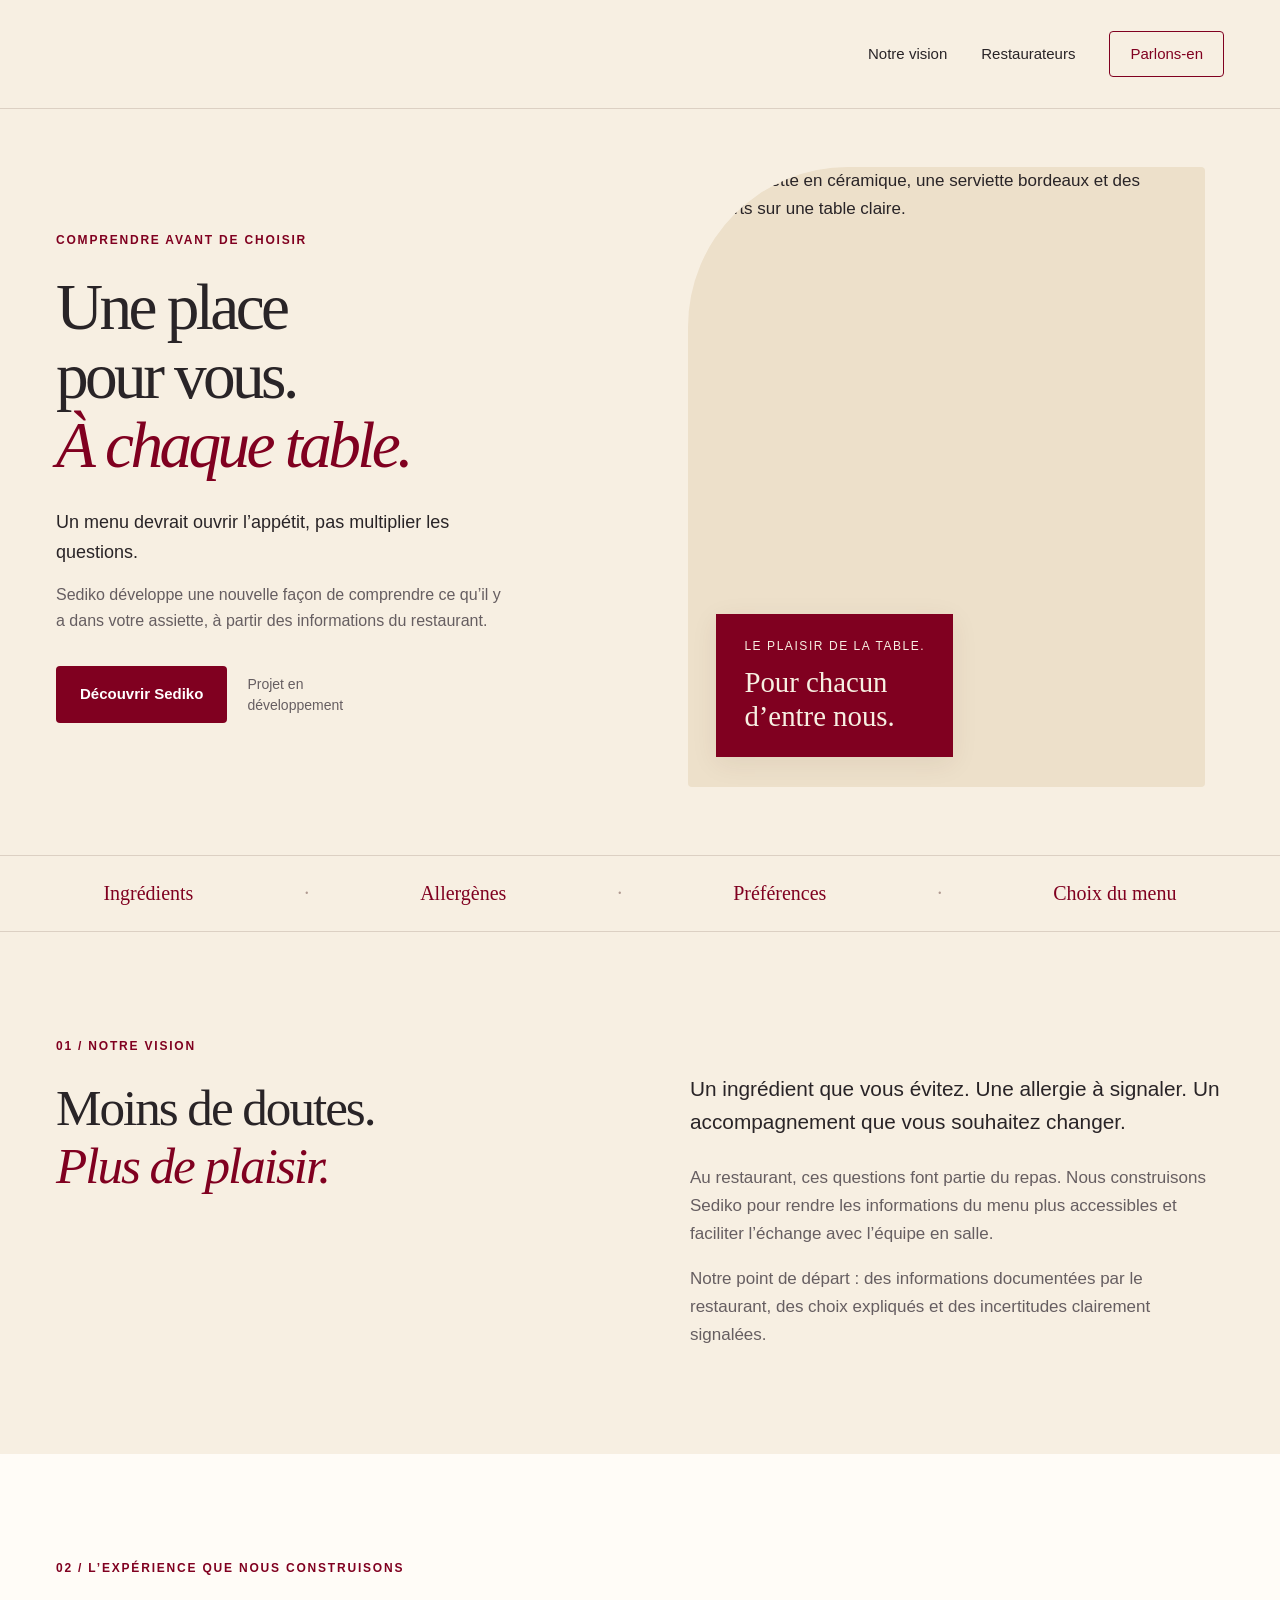
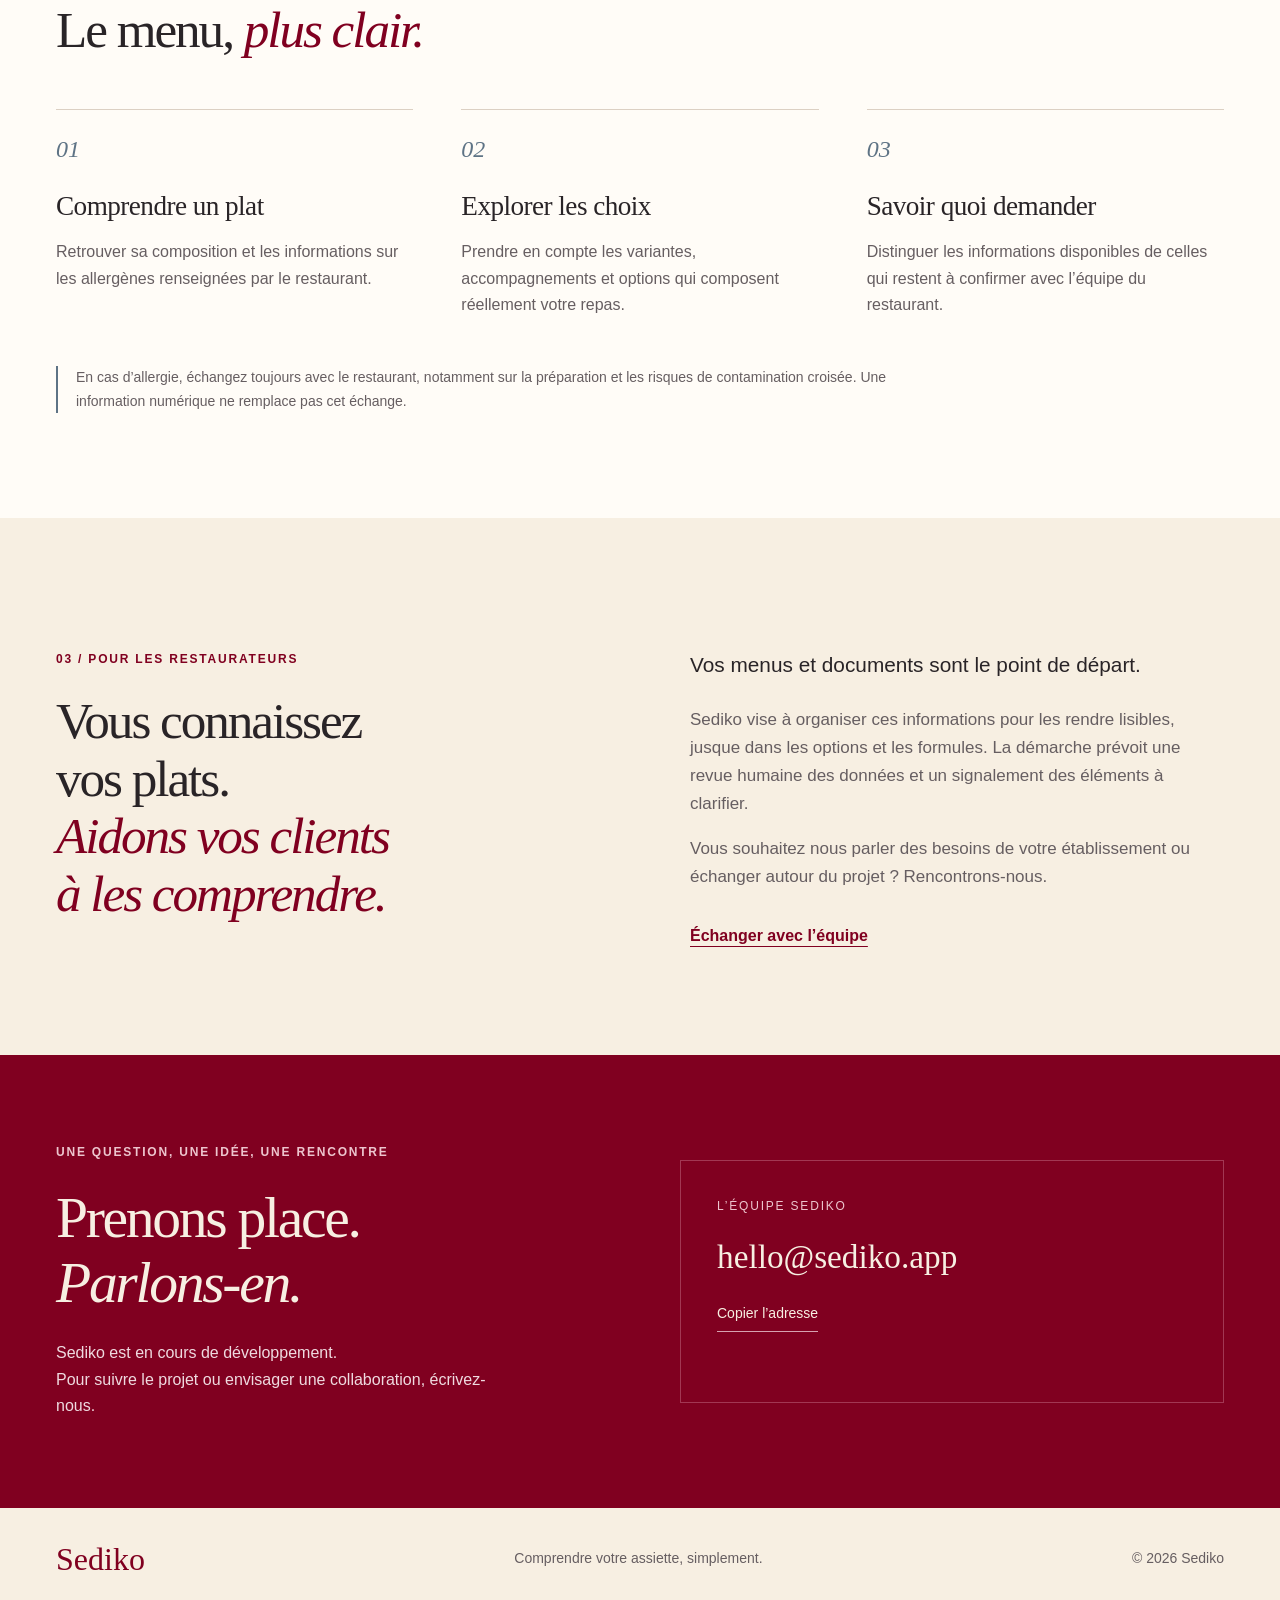
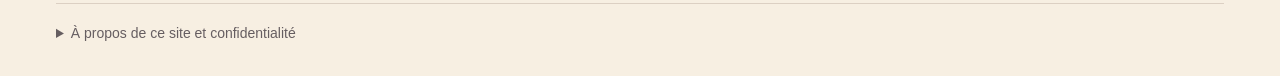
==== index.html @ 2aa6b9f7 "Ajouter le site vitrine Sediko en français" ====
<!doctype html>
<html lang="fr">
<head>
  <meta charset="utf-8">
  <meta name="viewport" content="width=device-width, initial-scale=1">
  <meta name="theme-color" content="#800020">
  <title>Sediko — Comprendre votre assiette, simplement.</title>
  <meta name="description" content="Sediko développe une nouvelle façon de comprendre les menus, les ingrédients et les informations sur les allergènes. Une place pour vous, à chaque table.">
  <link rel="canonical" href="https://sediko.app/">
  <meta property="og:type" content="website">
  <meta property="og:locale" content="fr_FR">
  <meta property="og:site_name" content="Sediko">
  <meta property="og:title" content="Sediko — Comprendre votre assiette, simplement.">
  <meta property="og:description" content="Un projet pour rendre l’information alimentaire plus claire et retrouver le plaisir de choisir au restaurant.">
  <meta property="og:url" content="https://sediko.app/">
  <link rel="icon" type="image/png" href="assets/sediko-symbole.png">
  <link rel="stylesheet" href="styles.css">
  <script src="script.js" defer></script>
</head>
<body>
  <a class="skip-link" href="#contenu">Aller au contenu</a>
  <header class="site-header">
    <div class="container header-inner">
      <a class="brand" href="#accueil" aria-label="Sediko, accueil"><img src="assets/sediko-logo.png" width="3148" height="1551" alt="Sediko"></a>
      <nav aria-label="Navigation principale">
        <a href="#vision">Notre vision</a>
        <a href="#restaurants">Restaurateurs</a>
        <a class="nav-contact" href="#contact">Parlons-en</a>
      </nav>
    </div>
  </header>

  <main id="contenu">
    <section class="hero container" id="accueil" aria-labelledby="hero-title">
      <div class="hero-copy">
        <p class="eyebrow">COMPRENDRE AVANT DE CHOISIR</p>
        <h1 id="hero-title">Une place<br>pour vous.<br><em>À chaque table.</em></h1>
        <p class="hero-description">Un menu devrait ouvrir l’appétit, pas multiplier les questions.</p>
        <p class="hero-description secondary">Sediko développe une nouvelle façon de comprendre ce qu’il y a dans votre assiette, à partir des informations du restaurant.</p>
        <div class="hero-actions">
          <a class="button button-primary" href="#vision">Découvrir Sediko</a>
          <span class="development-label">Projet en développement</span>
        </div>
      </div>
      <figure class="hero-visual">
        <img src="assets/assiette.png" width="1122" height="1402" fetchpriority="high" alt="Une assiette en céramique, une serviette bordeaux et des couverts sur une table claire.">
        <figcaption><span>LE PLAISIR DE LA TABLE.</span><strong>Pour chacun<br>d’entre nous.</strong></figcaption>
      </figure>
    </section>

    <div class="topics-strip" aria-label="Les informations au cœur du projet">
      <div class="container topics-inner"><span>Ingrédients</span><span aria-hidden="true">·</span><span>Allergènes</span><span aria-hidden="true">·</span><span>Préférences</span><span aria-hidden="true">·</span><span>Choix du menu</span></div>
    </div>

    <section class="section container vision" id="vision" aria-labelledby="vision-title">
      <div class="section-heading">
        <p class="eyebrow">01 / NOTRE VISION</p>
        <h2 id="vision-title">Moins de doutes.<br><em>Plus de plaisir.</em></h2>
      </div>
      <div class="vision-copy">
        <p class="lead">Un ingrédient que vous évitez. Une allergie à signaler. Un accompagnement que vous souhaitez changer.</p>
        <p>Au restaurant, ces questions font partie du repas. Nous construisons Sediko pour rendre les informations du menu plus accessibles et faciliter l’échange avec l’équipe en salle.</p>
        <p>Notre point de départ : des informations documentées par le restaurant, des choix expliqués et des incertitudes clairement signalées.</p>
      </div>
    </section>

    <section class="experience section" id="experience" aria-labelledby="experience-title">
      <div class="container">
        <div class="experience-heading"><p class="eyebrow">02 / L’EXPÉRIENCE QUE NOUS CONSTRUISONS</p><h2 id="experience-title">Le menu, <em>plus clair.</em></h2></div>
        <div class="steps">
          <article class="step"><span class="step-number">01</span><h3>Comprendre un plat</h3><p>Retrouver sa composition et les informations sur les allergènes renseignées par le restaurant.</p></article>
          <article class="step"><span class="step-number">02</span><h3>Explorer les choix</h3><p>Prendre en compte les variantes, accompagnements et options qui composent réellement votre repas.</p></article>
          <article class="step"><span class="step-number">03</span><h3>Savoir quoi demander</h3><p>Distinguer les informations disponibles de celles qui restent à confirmer avec l’équipe du restaurant.</p></article>
        </div>
        <p class="care-note">En cas d’allergie, échangez toujours avec le restaurant, notamment sur la préparation et les risques de contamination croisée. Une information numérique ne remplace pas cet échange.</p>
      </div>
    </section>

    <section class="section container restaurant-section" id="restaurants" aria-labelledby="restaurants-title">
      <div><p class="eyebrow">03 / POUR LES RESTAURATEURS</p><h2 id="restaurants-title">Vous connaissez<br>vos plats.<br><em>Aidons vos clients<br>à les comprendre.</em></h2></div>
      <div class="restaurant-copy"><p class="lead">Vos menus et documents sont le point de départ.</p><p>Sediko vise à organiser ces informations pour les rendre lisibles, jusque dans les options et les formules. La démarche prévoit une revue humaine des données et un signalement des éléments à clarifier.</p><p>Vous souhaitez nous parler des besoins de votre établissement ou échanger autour du projet ? Rencontrons-nous.</p><a class="text-link" href="mailto:hello@sediko.app?subject=Sediko%20%E2%80%94%20%C3%89change%20restaurateur">Échanger avec l’équipe</a></div>
    </section>

    <section class="contact-section" id="contact" aria-labelledby="contact-title">
      <div class="container contact-inner">
        <div><p class="eyebrow">UNE QUESTION, UNE IDÉE, UNE RENCONTRE</p><h2 id="contact-title">Prenons place.<br><em>Parlons-en.</em></h2><p>Sediko est en cours de développement.<br>Pour suivre le projet ou envisager une collaboration, écrivez-nous.</p></div>
        <div class="contact-card"><span class="contact-label">L’ÉQUIPE SEDIKO</span><a class="email-address" href="mailto:hello@sediko.app">hello@sediko.app</a><button class="copy-button" type="button" data-copy-email hidden>Copier l’adresse</button><p class="copy-status" role="status" aria-live="polite"></p></div>
      </div>
    </section>
  </main>

  <footer class="site-footer">
    <div class="container footer-top"><span class="footer-wordmark">Sediko</span><span>Comprendre votre assiette, simplement.</span><span>© 2026 Sediko</span></div>
    <div class="container"><details class="privacy"><summary>À propos de ce site et confidentialité</summary><div><p>Ce site présente le projet Sediko, actuellement en développement. Il ne propose pas encore l’accès à l’application.</p><p>Cette page n’utilise aucun outil de mesure d’audience, cookie publicitaire ni formulaire de collecte. Pour nous contacter, les liens ouvrent votre messagerie ; votre message est alors transmis à hello@sediko.app. N’y indiquez pas de données de santé.</p><p>L’hébergement peut générer des journaux techniques nécessaires au fonctionnement et à la sécurité du site. Pour toute question concernant ce site ou vos échanges avec nous : <a href="mailto:hello@sediko.app">hello@sediko.app</a>.</p></div></details></div>
  </footer>
</body>
</html>
---- styles.css ----
:root{--wine:#800020;--wine-dark:#65021e;--cream:#f7efe2;--paper:#fffcf7;--slate:#5e7385;--ink:#292427;--muted:#665e61;--line:#dcd0c3;--serif:Georgia,'Times New Roman',serif;--sans:-apple-system,BlinkMacSystemFont,'Segoe UI',sans-serif}
*{box-sizing:border-box}html{scroll-behavior:smooth;scroll-padding-top:100px}body{margin:0;background:var(--cream);color:var(--ink);font-family:var(--sans);font-size:1.0625rem;line-height:1.65;-webkit-font-smoothing:antialiased}img{max-width:100%;display:block}a{color:inherit;text-underline-offset:.3em}button{font:inherit}a,button,summary{-webkit-tap-highlight-color:transparent}a:focus-visible,button:focus-visible,summary:focus-visible{outline:3px solid var(--slate);outline-offset:5px}.container{width:min(1240px,calc(100% - 112px));margin-inline:auto}.skip-link{position:fixed;left:16px;top:-100px;z-index:10;background:var(--paper);padding:12px 20px}.skip-link:focus{top:16px}.site-header{border-bottom:1px solid var(--line)}.header-inner{min-height:108px;display:flex;align-items:center;justify-content:space-between;gap:24px}.brand{position:relative;display:block;width:183px;height:68px;overflow:hidden;flex-shrink:0}.brand img{position:absolute;width:380px;max-width:none;height:auto;left:-101px;top:-63px}.site-header nav{display:flex;gap:34px;align-items:center}.site-header nav a{text-decoration:none;font-size:.9375rem}.site-header nav a:hover{color:var(--wine)}.nav-contact{border:1px solid var(--wine);border-radius:4px;padding:10px 20px;color:var(--wine)}.hero{display:grid;grid-template-columns:1.05fr 1fr;gap:70px;padding-block:58px 68px;align-items:center}.eyebrow{font-size:.75rem;letter-spacing:.15em;font-weight:650;margin:0 0 24px;color:var(--wine);line-height:1.5}.hero h1{font-family:var(--serif);font-size:clamp(3.2rem,5.1vw,4.9rem);font-weight:400;line-height:1.06;letter-spacing:-.055em;margin:0 0 28px}.hero h1 em,h2 em{font-weight:400;color:var(--wine)}.hero-description{font-size:1.125rem;line-height:1.65;max-width:450px;margin:0 0 14px}.hero-description.secondary{font-size:1rem;color:var(--muted)}.hero-actions{display:flex;flex-wrap:wrap;align-items:center;gap:20px;margin-top:32px}.button{display:inline-block;padding:15px 23px;border:1px solid transparent;border-radius:4px;font-size:.9375rem;font-weight:600;text-decoration:none;transition:background .2s,transform .2s}.button-primary{background:var(--wine);color:white}.button-primary:hover{background:var(--wine-dark);transform:translateY(-2px)}.development-label{font-size:.875rem;color:var(--muted);max-width:120px;line-height:1.5}.hero-visual{position:relative;margin:0;aspect-ratio:4/4.8;max-height:620px;overflow:hidden;border-radius:160px 4px 4px 4px;background:#ede0ca}.hero-visual>img{width:100%;height:100%;object-fit:cover}.hero-visual figcaption{position:absolute;bottom:30px;left:28px;background:var(--wine);color:var(--cream);padding:23px 28px;box-shadow:0 6px 25px #48231514}.hero-visual figcaption span{display:block;letter-spacing:.13em;font-size:.75rem;margin-bottom:8px}.hero-visual figcaption strong{display:block;font-weight:400;font-family:var(--serif);font-size:1.8rem;line-height:1.2}.topics-strip{border-top:1px solid var(--line);border-bottom:1px solid var(--line)}.topics-inner{display:flex;align-items:center;justify-content:space-around;padding-block:21px;gap:16px;color:var(--wine);font-family:var(--serif);font-size:1.25rem}.topics-inner span[aria-hidden]{color:#b09a91}.section{padding-block:105px}h2{font-family:var(--serif);font-size:clamp(2.5rem,4vw,3.7rem);line-height:1.13;font-weight:400;letter-spacing:-.04em;margin:0}p{margin-top:0}.vision{display:grid;grid-template-columns:1fr 1fr;gap:100px}.vision-copy{padding-top:35px}.vision-copy p:not(.lead),.restaurant-copy p:not(.lead){color:var(--muted)}.lead{font-size:1.3rem;line-height:1.6;margin-bottom:25px}.vision-copy p:last-child,.restaurant-copy p:last-of-type{margin-bottom:0}.experience{background:var(--paper)}.experience-heading{max-width:690px}.steps{display:grid;grid-template-columns:repeat(3,1fr);gap:48px;margin-top:50px}.step{border-top:1px solid var(--line);padding-top:20px}.step-number{color:var(--slate);font-family:var(--serif);font-style:italic;font-size:1.5rem}.step h3{font-family:var(--serif);font-weight:400;letter-spacing:-.02em;font-size:1.7rem;line-height:1.25;margin:20px 0 16px}.step p{color:var(--muted);font-size:1rem;margin-bottom:0}.care-note{font-size:.875rem;line-height:1.65;color:var(--muted);border-left:2px solid var(--slate);padding-left:18px;max-width:860px;margin:48px 0 0}.restaurant-section{display:grid;grid-template-columns:1fr 1fr;gap:100px;align-items:center}.restaurant-copy{padding-top:25px}.text-link{display:inline-block;margin-top:32px;color:var(--wine);font-weight:600;font-size:1rem}.text-link:hover{text-decoration-thickness:2px}.contact-section{background:var(--wine);color:var(--cream);padding-block:88px}.contact-inner{display:grid;grid-template-columns:1fr 1fr;align-items:center;gap:80px}.contact-inner .eyebrow{color:#edc5ce}.contact-inner h2 em{color:var(--cream)}.contact-inner h2{font-size:clamp(2.8rem,4.5vw,4.2rem);margin-bottom:25px}.contact-inner p:not(.eyebrow){color:#efdae0;font-size:1rem;max-width:430px;margin-bottom:0}.contact-card{border:1px solid #cf83996b;padding:36px;align-self:center}.contact-label{font-size:.75rem;letter-spacing:.15em;color:#edc5ce;display:block}.email-address{display:inline-block;font-family:var(--serif);font-size:clamp(1.45rem,2.6vw,2.15rem);line-height:1.5;text-decoration:none;margin:15px 0 14px;overflow-wrap:anywhere}.email-address:hover{text-decoration:underline}.copy-button{display:block;background:transparent;border:0;border-bottom:1px solid #d6a2b0;padding:6px 0;cursor:pointer;color:var(--cream);font-size:.875rem}.copy-button:hover{color:white}.contact-card .copy-status{font-size:.875rem;min-height:1.5em;margin-top:10px}.site-footer{padding:32px 0 24px}.footer-top{display:flex;justify-content:space-between;align-items:center;gap:20px;padding-bottom:25px}.footer-wordmark{font-family:var(--serif);font-size:2rem;line-height:1.2;color:var(--wine)}.footer-top>span:not(.footer-wordmark){font-size:.875rem;color:var(--muted)}.privacy{border-top:1px solid var(--line);font-size:.875rem;color:var(--muted);padding-top:18px}.privacy summary{cursor:pointer;width:fit-content;min-height:30px}.privacy>div{max-width:860px;padding-top:18px}.privacy p{margin:0 0 12px}[hidden]{display:none!important}
@media(min-width:1600px){.hero{gap:95px}.hero h1{font-size:5.2rem}}
@media(max-width:1000px){.container{width:calc(100% - 64px)}.hero{gap:35px}.hero h1{font-size:3.7rem}.hero-visual{aspect-ratio:3/4.5;border-top-left-radius:120px}.vision,.restaurant-section{gap:50px}.steps{gap:28px}.contact-inner{gap:36px}.contact-card{padding:25px}.contact-inner .eyebrow{max-width:290px}}
@media(max-width:720px){html{scroll-padding-top:20px}.container{width:calc(100% - 40px)}.header-inner{min-height:92px;flex-wrap:wrap;gap:4px;padding-block:12px}.brand{width:142px;height:55px}.brand img{width:304px;left:-81px;top:-50px}.site-header nav{gap:18px}.site-header nav a{font-size:.875rem}.site-header nav a:first-child{display:none}.nav-contact{padding:8px 12px}.hero{grid-template-columns:1fr;padding-block:36px 40px;gap:34px}.eyebrow{font-size:.75rem;letter-spacing:.12em;margin-bottom:22px}.hero h1{font-size:clamp(3.15rem,10vw,4.8rem);line-height:1.05;margin-bottom:24px}.hero-description{max-width:540px}.hero-actions{margin-top:25px}.hero-visual{aspect-ratio:1.16;max-height:420px;border-top-left-radius:100px}.hero-visual>img{object-position:50% 54%}.hero-visual figcaption{bottom:20px;left:20px;padding:18px 22px}.hero-visual figcaption strong{font-size:1.6rem}.topics-inner{font-size:1.0625rem;gap:10px;flex-wrap:wrap;padding-block:18px}.topics-inner span:last-child,.topics-inner span:nth-last-child(2){display:none}.section{padding-block:66px}.vision,.restaurant-section,.contact-inner{grid-template-columns:1fr;gap:28px}.vision-copy,.restaurant-copy{padding-top:0}.lead{font-size:1.18rem;margin-bottom:18px}.steps{grid-template-columns:1fr;gap:28px;margin-top:36px}.step{display:grid;grid-template-columns:38px 1fr;column-gap:15px;padding-top:18px}.step-number{grid-row:1/3;font-size:1.3rem}.step h3{margin:2px 0 10px;font-size:1.6rem}.step p{grid-column:2}.care-note{margin-top:35px}.restaurant-section h2 br:nth-of-type(2){display:none}.contact-section{padding-block:65px}.contact-inner{gap:32px}.contact-inner h2{font-size:3.2rem}.contact-card{padding:26px}.email-address{font-size:1.85rem}.footer-top{flex-wrap:wrap;column-gap:25px;row-gap:12px}.footer-top>span:nth-child(2){order:3;flex-basis:100%}.site-footer{padding-top:28px}}
@media(max-width:360px){.site-header nav{gap:10px}.site-header nav a{font-size:.8rem}.hero h1{font-size:2.9rem}.email-address{font-size:1.65rem}}
@media(prefers-reduced-motion:reduce){html{scroll-behavior:auto}.button{transition:none}.button-primary:hover{transform:none}}
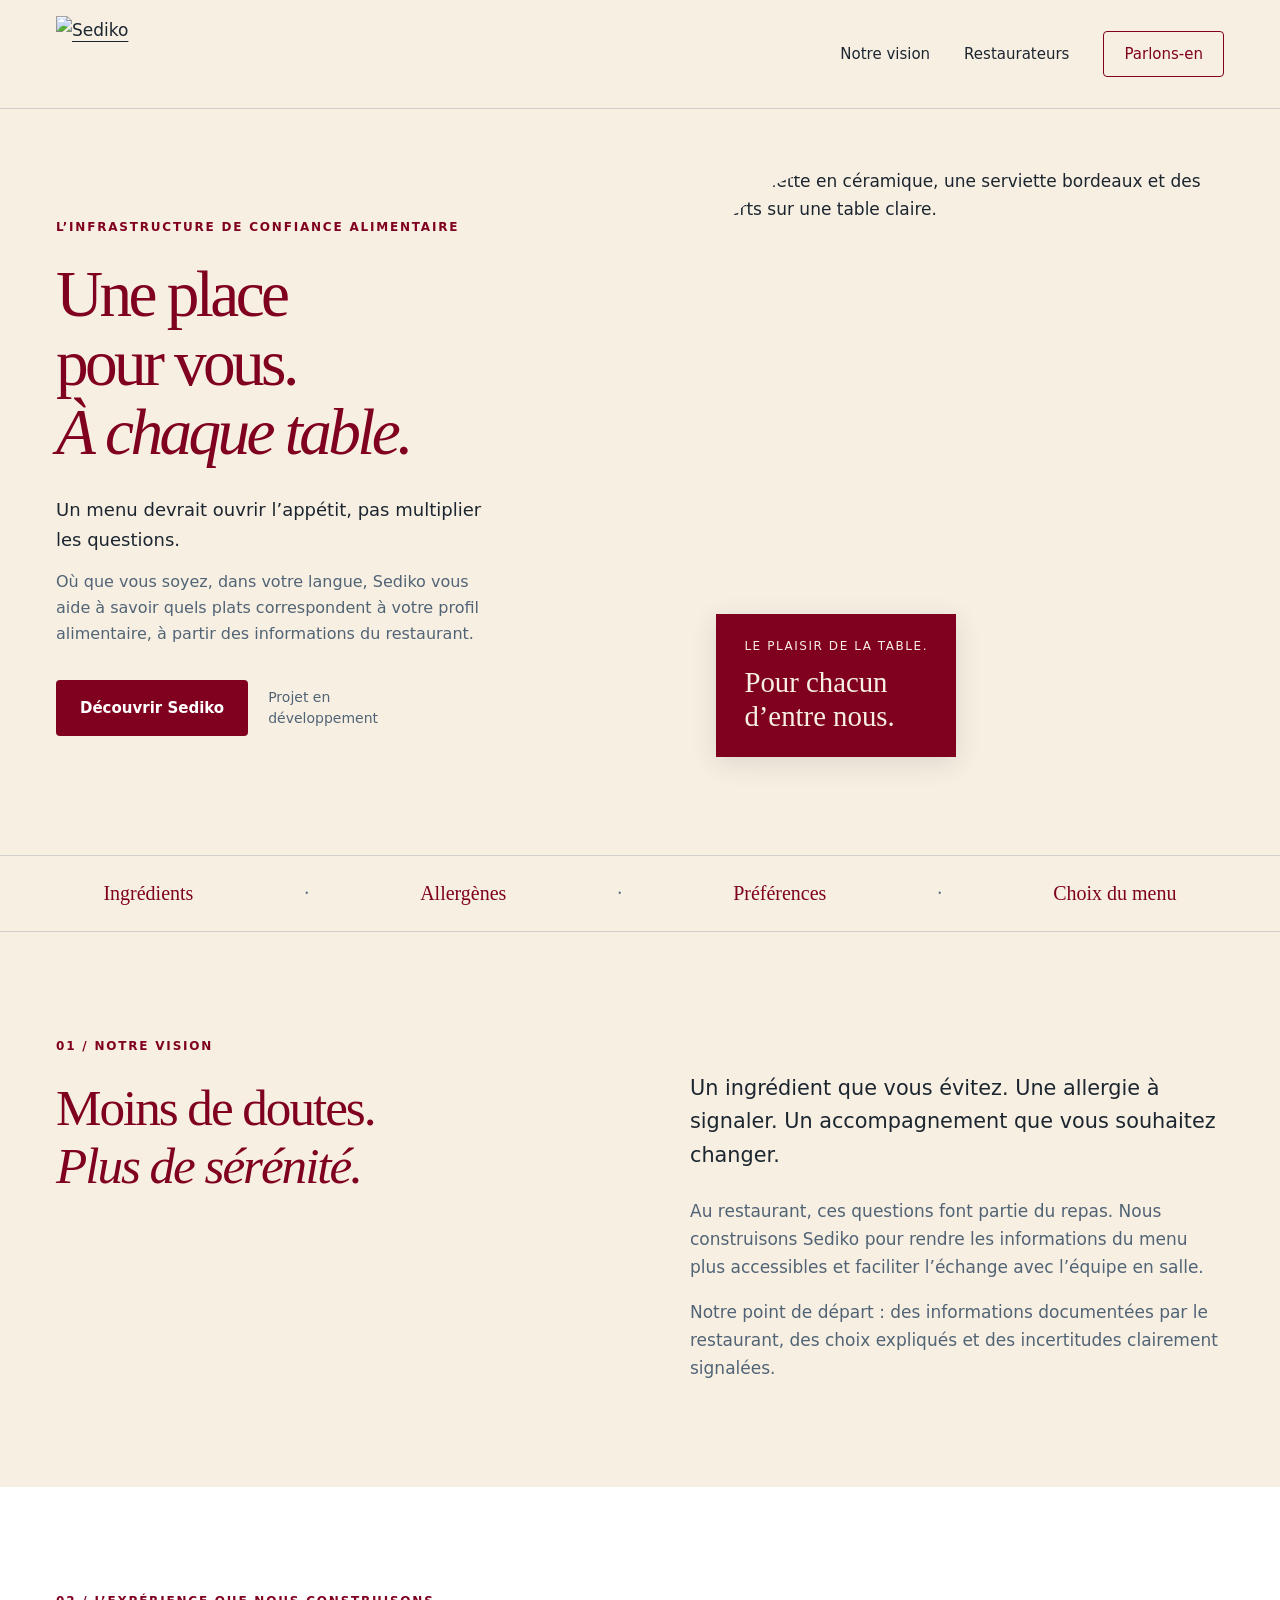
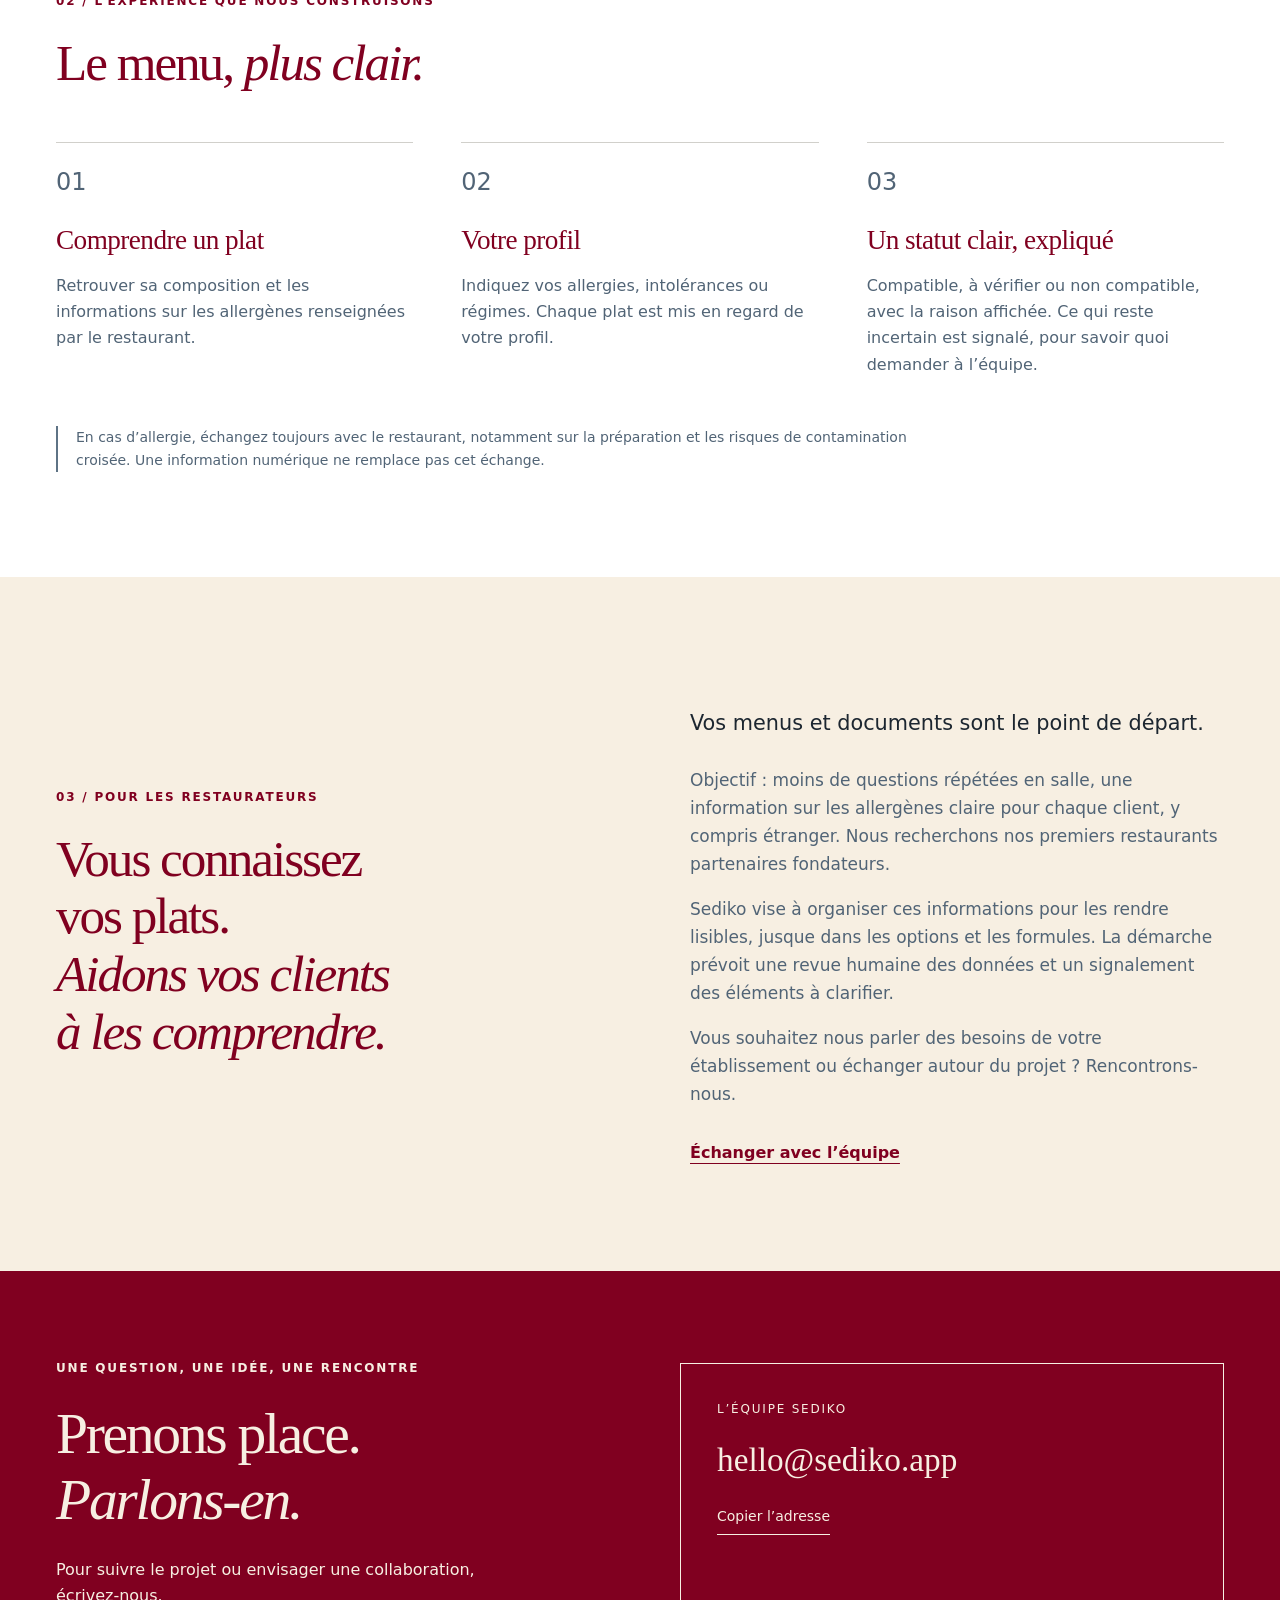
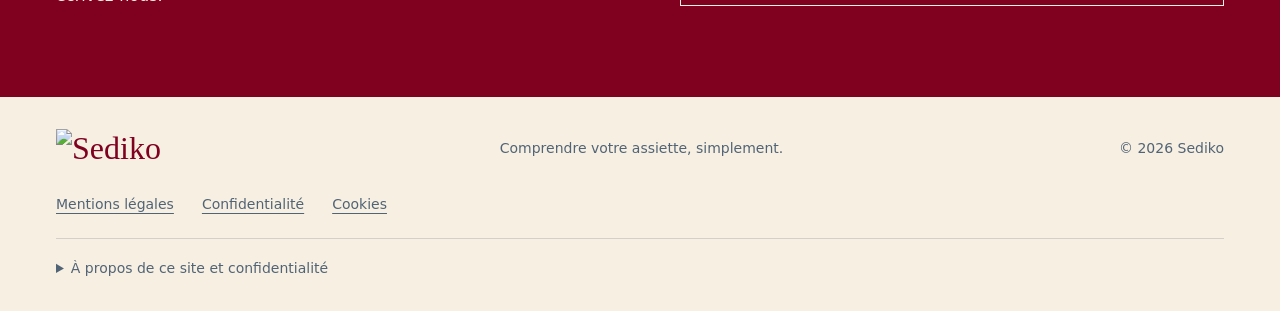
==== commit 6132d150: "Actualiser la vitrine et ajouter les pages légales" ====
--- a/index.html
+++ b/index.html
@@ -3,7 +3,6 @@
 <head>
   <meta charset="utf-8">
   <meta name="viewport" content="width=device-width, initial-scale=1">
-  <meta name="theme-color" content="#800020">
   <title>Sediko — Comprendre votre assiette, simplement.</title>
   <meta name="description" content="Sediko développe une nouvelle façon de comprendre les menus, les ingrédients et les informations sur les allergènes. Une place pour vous, à chaque table.">
   <link rel="canonical" href="https://sediko.app/">
@@ -11,9 +10,10 @@
   <meta property="og:locale" content="fr_FR">
   <meta property="og:site_name" content="Sediko">
   <meta property="og:title" content="Sediko — Comprendre votre assiette, simplement.">
-  <meta property="og:description" content="Un projet pour rendre l’information alimentaire plus claire et retrouver le plaisir de choisir au restaurant.">
+  <meta property="og:description" content="Où que vous soyez, dans votre langue, comprendre les plats à partir des informations du restaurant.">
   <meta property="og:url" content="https://sediko.app/">
-  <link rel="icon" type="image/png" href="assets/sediko-symbole.png">
+  <link rel="icon" type="image/svg+xml" href="assets/sediko-symbole.svg">
+  <link rel="stylesheet" href="sediko-tokens.css">
   <link rel="stylesheet" href="styles.css">
   <script src="script.js" defer></script>
 </head>
@@ -21,7 +21,7 @@
   <a class="skip-link" href="#contenu">Aller au contenu</a>
   <header class="site-header">
     <div class="container header-inner">
-      <a class="brand" href="#accueil" aria-label="Sediko, accueil"><img src="assets/sediko-logo.png" width="3148" height="1551" alt="Sediko"></a>
+      <a class="brand" href="#accueil" aria-label="Sediko, accueil"><img src="assets/sediko-logo-horizontal.svg" width="1343" height="533" alt="Sediko"></a>
       <nav aria-label="Navigation principale">
         <a href="#vision">Notre vision</a>
         <a href="#restaurants">Restaurateurs</a>
@@ -33,17 +33,17 @@
   <main id="contenu">
     <section class="hero container" id="accueil" aria-labelledby="hero-title">
       <div class="hero-copy">
-        <p class="eyebrow">COMPRENDRE AVANT DE CHOISIR</p>
+        <p class="eyebrow">L’INFRASTRUCTURE DE CONFIANCE ALIMENTAIRE</p>
         <h1 id="hero-title">Une place<br>pour vous.<br><em>À chaque table.</em></h1>
         <p class="hero-description">Un menu devrait ouvrir l’appétit, pas multiplier les questions.</p>
-        <p class="hero-description secondary">Sediko développe une nouvelle façon de comprendre ce qu’il y a dans votre assiette, à partir des informations du restaurant.</p>
+        <p class="hero-description secondary">Où que vous soyez, dans votre langue, Sediko vous aide à savoir quels plats correspondent à votre profil alimentaire, à partir des informations du restaurant.</p>
         <div class="hero-actions">
           <a class="button button-primary" href="#vision">Découvrir Sediko</a>
           <span class="development-label">Projet en développement</span>
         </div>
       </div>
       <figure class="hero-visual">
-        <img src="assets/assiette.png" width="1122" height="1402" fetchpriority="high" alt="Une assiette en céramique, une serviette bordeaux et des couverts sur une table claire.">
+        <img src="assets/assiette.webp" width="1122" height="1402" fetchpriority="high" alt="Une assiette en céramique, une serviette bordeaux et des couverts sur une table claire.">
         <figcaption><span>LE PLAISIR DE LA TABLE.</span><strong>Pour chacun<br>d’entre nous.</strong></figcaption>
       </figure>
     </section>
@@ -55,7 +55,7 @@
     <section class="section container vision" id="vision" aria-labelledby="vision-title">
       <div class="section-heading">
         <p class="eyebrow">01 / NOTRE VISION</p>
-        <h2 id="vision-title">Moins de doutes.<br><em>Plus de plaisir.</em></h2>
+        <h2 id="vision-title">Moins de doutes.<br><em>Plus de sérénité.</em></h2>
       </div>
       <div class="vision-copy">
         <p class="lead">Un ingrédient que vous évitez. Une allergie à signaler. Un accompagnement que vous souhaitez changer.</p>
@@ -69,8 +69,8 @@
         <div class="experience-heading"><p class="eyebrow">02 / L’EXPÉRIENCE QUE NOUS CONSTRUISONS</p><h2 id="experience-title">Le menu, <em>plus clair.</em></h2></div>
         <div class="steps">
           <article class="step"><span class="step-number">01</span><h3>Comprendre un plat</h3><p>Retrouver sa composition et les informations sur les allergènes renseignées par le restaurant.</p></article>
-          <article class="step"><span class="step-number">02</span><h3>Explorer les choix</h3><p>Prendre en compte les variantes, accompagnements et options qui composent réellement votre repas.</p></article>
-          <article class="step"><span class="step-number">03</span><h3>Savoir quoi demander</h3><p>Distinguer les informations disponibles de celles qui restent à confirmer avec l’équipe du restaurant.</p></article>
+          <article class="step"><span class="step-number">02</span><h3>Votre profil</h3><p>Indiquez vos allergies, intolérances ou régimes. Chaque plat est mis en regard de votre profil.</p></article>
+          <article class="step"><span class="step-number">03</span><h3>Un statut clair, expliqué</h3><p>Compatible, à vérifier ou non compatible, avec la raison affichée. Ce qui reste incertain est signalé, pour savoir quoi demander à l’équipe.</p></article>
         </div>
         <p class="care-note">En cas d’allergie, échangez toujours avec le restaurant, notamment sur la préparation et les risques de contamination croisée. Une information numérique ne remplace pas cet échange.</p>
       </div>
@@ -78,19 +78,20 @@
 
     <section class="section container restaurant-section" id="restaurants" aria-labelledby="restaurants-title">
       <div><p class="eyebrow">03 / POUR LES RESTAURATEURS</p><h2 id="restaurants-title">Vous connaissez<br>vos plats.<br><em>Aidons vos clients<br>à les comprendre.</em></h2></div>
-      <div class="restaurant-copy"><p class="lead">Vos menus et documents sont le point de départ.</p><p>Sediko vise à organiser ces informations pour les rendre lisibles, jusque dans les options et les formules. La démarche prévoit une revue humaine des données et un signalement des éléments à clarifier.</p><p>Vous souhaitez nous parler des besoins de votre établissement ou échanger autour du projet ? Rencontrons-nous.</p><a class="text-link" href="mailto:hello@sediko.app?subject=Sediko%20%E2%80%94%20%C3%89change%20restaurateur">Échanger avec l’équipe</a></div>
+      <div class="restaurant-copy"><p class="lead">Vos menus et documents sont le point de départ.</p><p>Objectif : moins de questions répétées en salle, une information sur les allergènes claire pour chaque client, y compris étranger. Nous recherchons nos premiers restaurants partenaires fondateurs.</p><p>Sediko vise à organiser ces informations pour les rendre lisibles, jusque dans les options et les formules. La démarche prévoit une revue humaine des données et un signalement des éléments à clarifier.</p><p>Vous souhaitez nous parler des besoins de votre établissement ou échanger autour du projet ? Rencontrons-nous.</p><a class="text-link" href="mailto:hello@sediko.app?subject=Sediko%20%E2%80%94%20%C3%89change%20restaurateur">Échanger avec l’équipe</a></div>
     </section>
 
     <section class="contact-section" id="contact" aria-labelledby="contact-title">
       <div class="container contact-inner">
-        <div><p class="eyebrow">UNE QUESTION, UNE IDÉE, UNE RENCONTRE</p><h2 id="contact-title">Prenons place.<br><em>Parlons-en.</em></h2><p>Sediko est en cours de développement.<br>Pour suivre le projet ou envisager une collaboration, écrivez-nous.</p></div>
+        <div><p class="eyebrow">UNE QUESTION, UNE IDÉE, UNE RENCONTRE</p><h2 id="contact-title">Prenons place.<br><em>Parlons-en.</em></h2><p>Pour suivre le projet ou envisager une collaboration, écrivez-nous.</p></div>
         <div class="contact-card"><span class="contact-label">L’ÉQUIPE SEDIKO</span><a class="email-address" href="mailto:hello@sediko.app">hello@sediko.app</a><button class="copy-button" type="button" data-copy-email hidden>Copier l’adresse</button><p class="copy-status" role="status" aria-live="polite"></p></div>
       </div>
     </section>
   </main>
 
   <footer class="site-footer">
-    <div class="container footer-top"><span class="footer-wordmark">Sediko</span><span>Comprendre votre assiette, simplement.</span><span>© 2026 Sediko</span></div>
+    <div class="container footer-top"><img class="footer-wordmark" src="assets/sediko-nom-seul.svg" alt="Sediko" width="500" height="180"><span>Comprendre votre assiette, simplement.</span><span>© 2026 Sediko</span></div>
+    <nav class="container footer-links" aria-label="Informations légales"><a href="mentions-legales.html">Mentions légales</a><a href="confidentialite.html">Confidentialité</a><a href="cookies.html">Cookies</a></nav>
     <div class="container"><details class="privacy"><summary>À propos de ce site et confidentialité</summary><div><p>Ce site présente le projet Sediko, actuellement en développement. Il ne propose pas encore l’accès à l’application.</p><p>Cette page n’utilise aucun outil de mesure d’audience, cookie publicitaire ni formulaire de collecte. Pour nous contacter, les liens ouvrent votre messagerie ; votre message est alors transmis à hello@sediko.app. N’y indiquez pas de données de santé.</p><p>L’hébergement peut générer des journaux techniques nécessaires au fonctionnement et à la sécurité du site. Pour toute question concernant ce site ou vos échanges avec nous : <a href="mailto:hello@sediko.app">hello@sediko.app</a>.</p></div></details></div>
   </footer>
 </body>
--- a/sediko-tokens.css
+++ b/sediko-tokens.css
@@ -0,0 +1,54 @@
+/* ============================================================
+   SEDIKO — Tokens de la charte (source unique pour le site et l'app)
+   Version 1.0 · 10 octobre 2026 · Arnaud Diaz
+   Toute couleur ou police utilisée dans le code vient d'ici.
+   Contrastes calculés selon WCAG 2.1 (seuil texte courant : 4,5:1).
+   ============================================================ */
+
+:root {
+  /* --- Couleurs de marque ----------------------------------- */
+  --sediko-bordeaux:        #800020; /* nom, signature, titres forts, bouton principal */
+  --sediko-creme:           #F7EFE2; /* fonds de marque ; nom et symbole sur fond sombre */
+  --sediko-ardoise:         #5E7385; /* chaise du symbole, icônes, éléments décoratifs.
+                                        PAS pour le texte courant sur crème (4,3:1) */
+  --sediko-ardoise-claire:  #A3B4C2; /* chaise du symbole sur fond sombre uniquement */
+
+  /* --- Neutres (trou n°1 corrigé : « noir doux » défini) ---- */
+  --sediko-noir-doux:       #1C2630; /* titres d'interface, données, fonds sombres.
+                                        15,3:1 sur blanc · 13,4:1 sur crème */
+  --sediko-ardoise-texte:   #516476; /* (trou n°2 corrigé) texte courant et secondaire.
+                                        6,1:1 sur blanc · 5,4:1 sur crème */
+  --sediko-blanc:           #FFFFFF;
+
+  /* --- Couleurs de statut : réservées à la lanterne ---------
+     Jamais sur le logo, jamais sur les boutons, jamais en décoration. */
+  --sediko-statut-compatible:      #2F5D62; /* pastille + libellé (7,3:1 / 6,4:1) */
+  --sediko-statut-verifier:        #D97706; /* pastille du feu UNIQUEMENT */
+  --sediko-statut-verifier-texte:  #92400E; /* libellé « À vérifier » (7,1:1 / 6,2:1) */
+  --sediko-statut-non-compatible:  #9F1239; /* pastille + libellé (8,0:1 / 7,0:1) */
+
+  /* --- Typographie ------------------------------------------ */
+  --sediko-font-titre: "Playfair Display", Georgia, serif; /* tant que la licence web de Maharlika n'est pas confirmée */
+  --sediko-font-texte: "Inter", system-ui, sans-serif;
+  /* Données (allergènes, fiches menus, tableaux) : */
+  --sediko-chiffres: tabular-nums; /* font-variant-numeric */
+
+  /* --- Tailles minimales ------------------------------------ */
+  --sediko-logo-nom-min:  24px; /* le nom en serif ne descend jamais en dessous */
+  --sediko-lanterne-min:  20px; /* en dessous, les feux se confondent */
+  /* En dessous de 24 px (favicon, icône d'app, avatar) : symbole seul. */
+}
+
+/* Fond sombre : nom et symbole en crème, chaise en ardoise claire.
+   Utiliser les fichiers *-fond-sombre.svg, ne pas recolorer à la main. */
+
+/* Extensions web : valeurs dérivées exclusivement de la palette ci-dessus. */
+:root {
+  --sediko-transparent: transparent;
+  --sediko-ligne: color-mix(in srgb, var(--sediko-ardoise) 25%, var(--sediko-creme));
+  --sediko-ombre: color-mix(in srgb, var(--sediko-noir-doux) 12%, transparent);
+  --sediko-bordeaux-survol: color-mix(in srgb, var(--sediko-bordeaux) 85%, var(--sediko-noir-doux));
+}
+@font-face{font-family:"Inter";src:url("assets/fonts/inter.ttf") format("truetype");font-weight:100 900;font-style:normal;font-display:swap}
+@font-face{font-family:"Playfair Display";src:url("assets/fonts/playfair.ttf") format("truetype");font-weight:400 900;font-style:normal;font-display:swap}
+@font-face{font-family:"Playfair Display";src:url("assets/fonts/playfair-italic.ttf") format("truetype");font-weight:400 900;font-style:italic;font-display:swap}
--- a/styles.css
+++ b/styles.css
@@ -1,7 +1,35 @@
-:root{--wine:#800020;--wine-dark:#65021e;--cream:#f7efe2;--paper:#fffcf7;--slate:#5e7385;--ink:#292427;--muted:#665e61;--line:#dcd0c3;--serif:Georgia,'Times New Roman',serif;--sans:-apple-system,BlinkMacSystemFont,'Segoe UI',sans-serif}
-*{box-sizing:border-box}html{scroll-behavior:smooth;scroll-padding-top:100px}body{margin:0;background:var(--cream);color:var(--ink);font-family:var(--sans);font-size:1.0625rem;line-height:1.65;-webkit-font-smoothing:antialiased}img{max-width:100%;display:block}a{color:inherit;text-underline-offset:.3em}button{font:inherit}a,button,summary{-webkit-tap-highlight-color:transparent}a:focus-visible,button:focus-visible,summary:focus-visible{outline:3px solid var(--slate);outline-offset:5px}.container{width:min(1240px,calc(100% - 112px));margin-inline:auto}.skip-link{position:fixed;left:16px;top:-100px;z-index:10;background:var(--paper);padding:12px 20px}.skip-link:focus{top:16px}.site-header{border-bottom:1px solid var(--line)}.header-inner{min-height:108px;display:flex;align-items:center;justify-content:space-between;gap:24px}.brand{position:relative;display:block;width:183px;height:68px;overflow:hidden;flex-shrink:0}.brand img{position:absolute;width:380px;max-width:none;height:auto;left:-101px;top:-63px}.site-header nav{display:flex;gap:34px;align-items:center}.site-header nav a{text-decoration:none;font-size:.9375rem}.site-header nav a:hover{color:var(--wine)}.nav-contact{border:1px solid var(--wine);border-radius:4px;padding:10px 20px;color:var(--wine)}.hero{display:grid;grid-template-columns:1.05fr 1fr;gap:70px;padding-block:58px 68px;align-items:center}.eyebrow{font-size:.75rem;letter-spacing:.15em;font-weight:650;margin:0 0 24px;color:var(--wine);line-height:1.5}.hero h1{font-family:var(--serif);font-size:clamp(3.2rem,5.1vw,4.9rem);font-weight:400;line-height:1.06;letter-spacing:-.055em;margin:0 0 28px}.hero h1 em,h2 em{font-weight:400;color:var(--wine)}.hero-description{font-size:1.125rem;line-height:1.65;max-width:450px;margin:0 0 14px}.hero-description.secondary{font-size:1rem;color:var(--muted)}.hero-actions{display:flex;flex-wrap:wrap;align-items:center;gap:20px;margin-top:32px}.button{display:inline-block;padding:15px 23px;border:1px solid transparent;border-radius:4px;font-size:.9375rem;font-weight:600;text-decoration:none;transition:background .2s,transform .2s}.button-primary{background:var(--wine);color:white}.button-primary:hover{background:var(--wine-dark);transform:translateY(-2px)}.development-label{font-size:.875rem;color:var(--muted);max-width:120px;line-height:1.5}.hero-visual{position:relative;margin:0;aspect-ratio:4/4.8;max-height:620px;overflow:hidden;border-radius:160px 4px 4px 4px;background:#ede0ca}.hero-visual>img{width:100%;height:100%;object-fit:cover}.hero-visual figcaption{position:absolute;bottom:30px;left:28px;background:var(--wine);color:var(--cream);padding:23px 28px;box-shadow:0 6px 25px #48231514}.hero-visual figcaption span{display:block;letter-spacing:.13em;font-size:.75rem;margin-bottom:8px}.hero-visual figcaption strong{display:block;font-weight:400;font-family:var(--serif);font-size:1.8rem;line-height:1.2}.topics-strip{border-top:1px solid var(--line);border-bottom:1px solid var(--line)}.topics-inner{display:flex;align-items:center;justify-content:space-around;padding-block:21px;gap:16px;color:var(--wine);font-family:var(--serif);font-size:1.25rem}.topics-inner span[aria-hidden]{color:#b09a91}.section{padding-block:105px}h2{font-family:var(--serif);font-size:clamp(2.5rem,4vw,3.7rem);line-height:1.13;font-weight:400;letter-spacing:-.04em;margin:0}p{margin-top:0}.vision{display:grid;grid-template-columns:1fr 1fr;gap:100px}.vision-copy{padding-top:35px}.vision-copy p:not(.lead),.restaurant-copy p:not(.lead){color:var(--muted)}.lead{font-size:1.3rem;line-height:1.6;margin-bottom:25px}.vision-copy p:last-child,.restaurant-copy p:last-of-type{margin-bottom:0}.experience{background:var(--paper)}.experience-heading{max-width:690px}.steps{display:grid;grid-template-columns:repeat(3,1fr);gap:48px;margin-top:50px}.step{border-top:1px solid var(--line);padding-top:20px}.step-number{color:var(--slate);font-family:var(--serif);font-style:italic;font-size:1.5rem}.step h3{font-family:var(--serif);font-weight:400;letter-spacing:-.02em;font-size:1.7rem;line-height:1.25;margin:20px 0 16px}.step p{color:var(--muted);font-size:1rem;margin-bottom:0}.care-note{font-size:.875rem;line-height:1.65;color:var(--muted);border-left:2px solid var(--slate);padding-left:18px;max-width:860px;margin:48px 0 0}.restaurant-section{display:grid;grid-template-columns:1fr 1fr;gap:100px;align-items:center}.restaurant-copy{padding-top:25px}.text-link{display:inline-block;margin-top:32px;color:var(--wine);font-weight:600;font-size:1rem}.text-link:hover{text-decoration-thickness:2px}.contact-section{background:var(--wine);color:var(--cream);padding-block:88px}.contact-inner{display:grid;grid-template-columns:1fr 1fr;align-items:center;gap:80px}.contact-inner .eyebrow{color:#edc5ce}.contact-inner h2 em{color:var(--cream)}.contact-inner h2{font-size:clamp(2.8rem,4.5vw,4.2rem);margin-bottom:25px}.contact-inner p:not(.eyebrow){color:#efdae0;font-size:1rem;max-width:430px;margin-bottom:0}.contact-card{border:1px solid #cf83996b;padding:36px;align-self:center}.contact-label{font-size:.75rem;letter-spacing:.15em;color:#edc5ce;display:block}.email-address{display:inline-block;font-family:var(--serif);font-size:clamp(1.45rem,2.6vw,2.15rem);line-height:1.5;text-decoration:none;margin:15px 0 14px;overflow-wrap:anywhere}.email-address:hover{text-decoration:underline}.copy-button{display:block;background:transparent;border:0;border-bottom:1px solid #d6a2b0;padding:6px 0;cursor:pointer;color:var(--cream);font-size:.875rem}.copy-button:hover{color:white}.contact-card .copy-status{font-size:.875rem;min-height:1.5em;margin-top:10px}.site-footer{padding:32px 0 24px}.footer-top{display:flex;justify-content:space-between;align-items:center;gap:20px;padding-bottom:25px}.footer-wordmark{font-family:var(--serif);font-size:2rem;line-height:1.2;color:var(--wine)}.footer-top>span:not(.footer-wordmark){font-size:.875rem;color:var(--muted)}.privacy{border-top:1px solid var(--line);font-size:.875rem;color:var(--muted);padding-top:18px}.privacy summary{cursor:pointer;width:fit-content;min-height:30px}.privacy>div{max-width:860px;padding-top:18px}.privacy p{margin:0 0 12px}[hidden]{display:none!important}
+*{box-sizing:border-box}html{scroll-behavior:smooth;scroll-padding-top:100px}body{margin:0;background:var(--sediko-creme);color:var(--sediko-noir-doux);font-family:var(--sediko-font-texte);font-size:1.0625rem;line-height:1.65;-webkit-font-smoothing:antialiased}img{max-width:100%;display:block}a{color:inherit;text-underline-offset:.3em}button{font:inherit}a,button,summary{-webkit-tap-highlight-color:var(--sediko-transparent)}a:focus-visible,button:focus-visible,summary:focus-visible{outline:3px solid var(--sediko-ardoise);outline-offset:5px}.container{width:min(1240px,calc(100% - 112px));margin-inline:auto}.skip-link{position:fixed;left:16px;top:-100px;z-index:10;background:var(--sediko-blanc);padding:12px 20px}.skip-link:focus{top:16px}.site-header{border-bottom:1px solid var(--sediko-ligne)}.header-inner{min-height:108px;display:flex;align-items:center;justify-content:space-between;gap:24px}.brand{position:relative;display:block;width:183px;height:68px;overflow:hidden;flex-shrink:0}.brand img{position:absolute;width:380px;max-width:none;height:auto;left:-101px;top:-63px}.site-header nav{display:flex;gap:34px;align-items:center}.site-header nav a{text-decoration:none;font-size:.9375rem}.site-header nav a:hover{color:var(--sediko-bordeaux)}.nav-contact{border:1px solid var(--sediko-bordeaux);border-radius:4px;padding:10px 20px;color:var(--sediko-bordeaux)}.hero{display:grid;grid-template-columns:1.05fr 1fr;gap:70px;padding-block:58px 68px;align-items:center}.eyebrow{font-size:.75rem;letter-spacing:.15em;font-weight:650;margin:0 0 24px;color:var(--sediko-bordeaux);line-height:1.5}.hero h1{font-family:var(--sediko-font-titre);font-size:clamp(3.2rem,5.1vw,4.9rem);font-weight:400;line-height:1.06;letter-spacing:-.055em;margin:0 0 28px}.hero h1 em,h2 em{font-weight:400;color:var(--sediko-bordeaux)}.hero-description{font-size:1.125rem;line-height:1.65;max-width:450px;margin:0 0 14px}.hero-description.secondary{font-size:1rem;color:var(--sediko-ardoise-texte)}.hero-actions{display:flex;flex-wrap:wrap;align-items:center;gap:20px;margin-top:32px}.button{display:inline-block;padding:15px 23px;border:1px solid var(--sediko-transparent);border-radius:4px;font-size:.9375rem;font-weight:600;text-decoration:none;transition:background .2s,transform .2s}.button-primary{background:var(--sediko-bordeaux);color:var(--sediko-blanc)}.button-primary:hover{background:var(--sediko-bordeaux-survol);transform:translateY(-2px)}.development-label{font-size:.875rem;color:var(--sediko-ardoise-texte);max-width:120px;line-height:1.5}.hero-visual{position:relative;margin:0;aspect-ratio:4/4.8;max-height:620px;overflow:hidden;border-radius:160px 4px 4px 4px;background:var(--sediko-creme)}.hero-visual>img{width:100%;height:100%;object-fit:cover}.hero-visual figcaption{position:absolute;bottom:30px;left:28px;background:var(--sediko-bordeaux);color:var(--sediko-creme);padding:23px 28px;box-shadow:0 6px 25px var(--sediko-ombre)}.hero-visual figcaption span{display:block;letter-spacing:.13em;font-size:.75rem;margin-bottom:8px}.hero-visual figcaption strong{display:block;font-weight:400;font-family:var(--sediko-font-titre);font-size:1.8rem;line-height:1.2}.topics-strip{border-top:1px solid var(--sediko-ligne);border-bottom:1px solid var(--sediko-ligne)}.topics-inner{display:flex;align-items:center;justify-content:space-around;padding-block:21px;gap:16px;color:var(--sediko-bordeaux);font-family:var(--sediko-font-titre);font-size:1.25rem}.topics-inner span[aria-hidden]{color:var(--sediko-ardoise)}.section{padding-block:105px}h2{font-family:var(--sediko-font-titre);font-size:clamp(2.5rem,4vw,3.7rem);line-height:1.13;font-weight:400;letter-spacing:-.04em;margin:0}p{margin-top:0}.vision{display:grid;grid-template-columns:1fr 1fr;gap:100px}.vision-copy{padding-top:35px}.vision-copy p:not(.lead),.restaurant-copy p:not(.lead){color:var(--sediko-ardoise-texte)}.lead{font-size:1.3rem;line-height:1.6;margin-bottom:25px}.vision-copy p:last-child,.restaurant-copy p:last-of-type{margin-bottom:0}.experience{background:var(--sediko-blanc)}.experience-heading{max-width:690px}.steps{display:grid;grid-template-columns:repeat(3,1fr);gap:48px;margin-top:50px}.step{border-top:1px solid var(--sediko-ligne);padding-top:20px}.step-number{color:var(--sediko-ardoise);font-family:var(--sediko-font-titre);font-style:italic;font-size:1.5rem}.step h3{font-family:var(--sediko-font-titre);font-weight:400;letter-spacing:-.02em;font-size:1.7rem;line-height:1.25;margin:20px 0 16px}.step p{color:var(--sediko-ardoise-texte);font-size:1rem;margin-bottom:0}.care-note{font-size:.875rem;line-height:1.65;color:var(--sediko-ardoise-texte);border-left:2px solid var(--sediko-ardoise);padding-left:18px;max-width:860px;margin:48px 0 0}.restaurant-section{display:grid;grid-template-columns:1fr 1fr;gap:100px;align-items:center}.restaurant-copy{padding-top:25px}.text-link{display:inline-block;margin-top:32px;color:var(--sediko-bordeaux);font-weight:600;font-size:1rem}.text-link:hover{text-decoration-thickness:2px}.contact-section{background:var(--sediko-bordeaux);color:var(--sediko-creme);padding-block:88px}.contact-inner{display:grid;grid-template-columns:1fr 1fr;align-items:center;gap:80px}.contact-inner .eyebrow{color:var(--sediko-creme)}.contact-inner h2 em{color:var(--sediko-creme)}.contact-inner h2{font-size:clamp(2.8rem,4.5vw,4.2rem);margin-bottom:25px}.contact-inner p:not(.eyebrow){color:var(--sediko-creme);font-size:1rem;max-width:430px;margin-bottom:0}.contact-card{border:1px solid var(--sediko-creme);padding:36px;align-self:center}.contact-label{font-size:.75rem;letter-spacing:.15em;color:var(--sediko-creme);display:block}.email-address{display:inline-block;font-family:var(--sediko-font-titre);font-size:clamp(1.45rem,2.6vw,2.15rem);line-height:1.5;text-decoration:none;margin:15px 0 14px;overflow-wrap:anywhere}.email-address:hover{text-decoration:underline}.copy-button{display:block;background:var(--sediko-transparent);border:0;border-bottom:1px solid var(--sediko-creme);padding:6px 0;cursor:pointer;color:var(--sediko-creme);font-size:.875rem}.copy-button:hover{color:var(--sediko-blanc)}.contact-card .copy-status{font-size:.875rem;min-height:1.5em;margin-top:10px}.site-footer{padding:32px 0 24px}.footer-top{display:flex;justify-content:space-between;align-items:center;gap:20px;padding-bottom:25px}.footer-wordmark{font-family:var(--sediko-font-titre);font-size:2rem;line-height:1.2;color:var(--sediko-bordeaux)}.footer-top>span:not(.footer-wordmark){font-size:.875rem;color:var(--sediko-ardoise-texte)}.privacy{border-top:1px solid var(--sediko-ligne);font-size:.875rem;color:var(--sediko-ardoise-texte);padding-top:18px}.privacy summary{cursor:pointer;width:fit-content;min-height:30px}.privacy>div{max-width:860px;padding-top:18px}.privacy p{margin:0 0 12px}[hidden]{display:none!important}
 @media(min-width:1600px){.hero{gap:95px}.hero h1{font-size:5.2rem}}
 @media(max-width:1000px){.container{width:calc(100% - 64px)}.hero{gap:35px}.hero h1{font-size:3.7rem}.hero-visual{aspect-ratio:3/4.5;border-top-left-radius:120px}.vision,.restaurant-section{gap:50px}.steps{gap:28px}.contact-inner{gap:36px}.contact-card{padding:25px}.contact-inner .eyebrow{max-width:290px}}
 @media(max-width:720px){html{scroll-padding-top:20px}.container{width:calc(100% - 40px)}.header-inner{min-height:92px;flex-wrap:wrap;gap:4px;padding-block:12px}.brand{width:142px;height:55px}.brand img{width:304px;left:-81px;top:-50px}.site-header nav{gap:18px}.site-header nav a{font-size:.875rem}.site-header nav a:first-child{display:none}.nav-contact{padding:8px 12px}.hero{grid-template-columns:1fr;padding-block:36px 40px;gap:34px}.eyebrow{font-size:.75rem;letter-spacing:.12em;margin-bottom:22px}.hero h1{font-size:clamp(3.15rem,10vw,4.8rem);line-height:1.05;margin-bottom:24px}.hero-description{max-width:540px}.hero-actions{margin-top:25px}.hero-visual{aspect-ratio:1.16;max-height:420px;border-top-left-radius:100px}.hero-visual>img{object-position:50% 54%}.hero-visual figcaption{bottom:20px;left:20px;padding:18px 22px}.hero-visual figcaption strong{font-size:1.6rem}.topics-inner{font-size:1.0625rem;gap:10px;flex-wrap:wrap;padding-block:18px}.topics-inner span:last-child,.topics-inner span:nth-last-child(2){display:none}.section{padding-block:66px}.vision,.restaurant-section,.contact-inner{grid-template-columns:1fr;gap:28px}.vision-copy,.restaurant-copy{padding-top:0}.lead{font-size:1.18rem;margin-bottom:18px}.steps{grid-template-columns:1fr;gap:28px;margin-top:36px}.step{display:grid;grid-template-columns:38px 1fr;column-gap:15px;padding-top:18px}.step-number{grid-row:1/3;font-size:1.3rem}.step h3{margin:2px 0 10px;font-size:1.6rem}.step p{grid-column:2}.care-note{margin-top:35px}.restaurant-section h2 br:nth-of-type(2){display:none}.contact-section{padding-block:65px}.contact-inner{gap:32px}.contact-inner h2{font-size:3.2rem}.contact-card{padding:26px}.email-address{font-size:1.85rem}.footer-top{flex-wrap:wrap;column-gap:25px;row-gap:12px}.footer-top>span:nth-child(2){order:3;flex-basis:100%}.site-footer{padding-top:28px}}
 @media(max-width:360px){.site-header nav{gap:10px}.site-header nav a{font-size:.8rem}.hero h1{font-size:2.9rem}.email-address{font-size:1.65rem}}
 @media(prefers-reduced-motion:reduce){html{scroll-behavior:auto}.button{transition:none}.button-primary:hover{transform:none}}
+
+/* Logo officiel, sans recomposition ni recoloration. */
+.brand{width:190px;height:auto;overflow:visible;min-width:160px}
+.brand img{position:static;width:100%;max-width:100%;height:auto}
+h1,h2,h3{color:var(--sediko-bordeaux)}
+.contact-section h2{color:var(--sediko-creme)}
+.step-number{color:var(--sediko-ardoise-texte);font-family:var(--sediko-font-texte);font-style:normal;font-variant-numeric:var(--sediko-chiffres)}
+.footer-wordmark{width:108px;height:auto}
+.footer-links{display:flex;flex-wrap:wrap;gap:12px 28px;margin-bottom:22px;font-size:.875rem;color:var(--sediko-ardoise-texte)}
+.legal-hero{padding-block:64px 48px;border-bottom:1px solid var(--sediko-ligne)}
+.legal-hero h1{font-family:var(--sediko-font-titre);font-weight:400;font-size:clamp(2.6rem,5vw,4.5rem);line-height:1.12;letter-spacing:-.035em;margin:0 0 24px}
+.legal-hero .lead{max-width:700px;margin-bottom:20px;color:var(--sediko-ardoise-texte)}
+.legal-meta{font-size:.85rem;color:var(--sediko-ardoise-texte);margin:0}
+.legal-layout{display:grid;grid-template-columns:230px minmax(0,1fr);gap:64px;padding-block:56px 88px;align-items:start}
+.legal-nav{position:sticky;top:32px;display:grid;gap:12px;font-size:.9rem}
+.legal-nav a{padding:8px 0;text-decoration:none;color:var(--sediko-ardoise-texte)}
+.legal-nav a[aria-current=page]{color:var(--sediko-bordeaux);font-weight:650;border-bottom:2px solid var(--sediko-bordeaux)}
+.legal-content{max-width:800px;min-width:0}
+.legal-content section{margin-bottom:40px;scroll-margin-top:30px}
+.legal-content h2{font-size:1.9rem;margin-bottom:20px;letter-spacing:-.02em}
+.legal-content h3{font-size:1.1rem;font-weight:600}
+.legal-content p,.legal-content li{color:var(--sediko-ardoise-texte);font-size:1rem}
+.legal-content li{margin-bottom:10px}
+.legal-facts{margin:0;display:grid;grid-template-columns:180px minmax(0,1fr);font-size:.95rem}
+.legal-facts dt,.legal-facts dd{margin:0;padding:14px 0;border-bottom:1px solid var(--sediko-ligne);overflow-wrap:anywhere}
+.legal-facts dt{font-weight:600;padding-right:20px}.legal-facts dd{color:var(--sediko-ardoise-texte)}
+.draft-notice{padding:20px 24px;margin-bottom:32px;border-left:3px solid var(--sediko-bordeaux);background:var(--sediko-blanc);color:var(--sediko-ardoise-texte);font-size:.95rem}
+.legal-callout{padding:28px;border:1px solid var(--sediko-ligne);background:var(--sediko-blanc)}
+@media(max-width:720px){.brand{width:160px}.legal-hero{padding-block:38px 32px}.legal-layout{grid-template-columns:1fr;gap:32px;padding-block:28px 48px}.legal-nav{position:static;display:flex;flex-wrap:wrap;gap:10px 24px}.legal-facts{grid-template-columns:1fr}.legal-facts dt{border-bottom:0;padding-bottom:0}.legal-facts dd{padding-top:5px}.legal-content h2{font-size:1.7rem}}
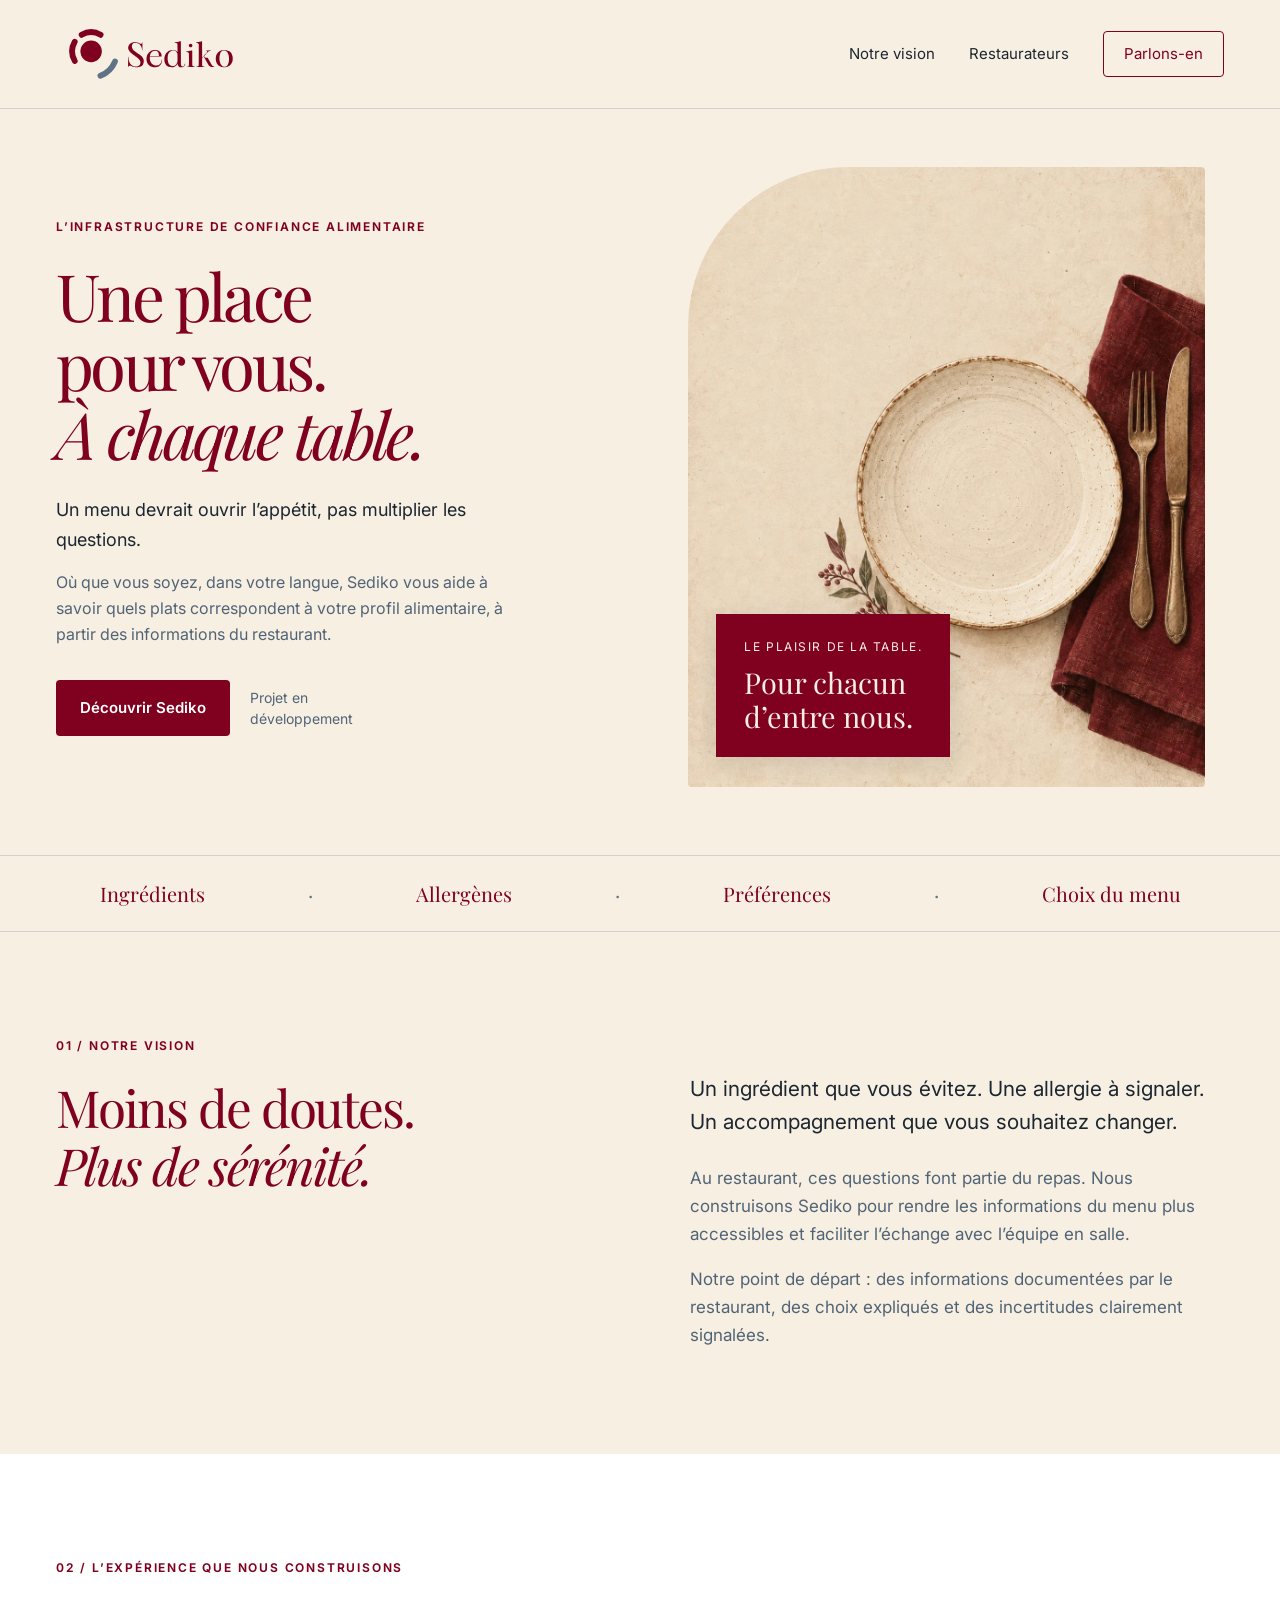
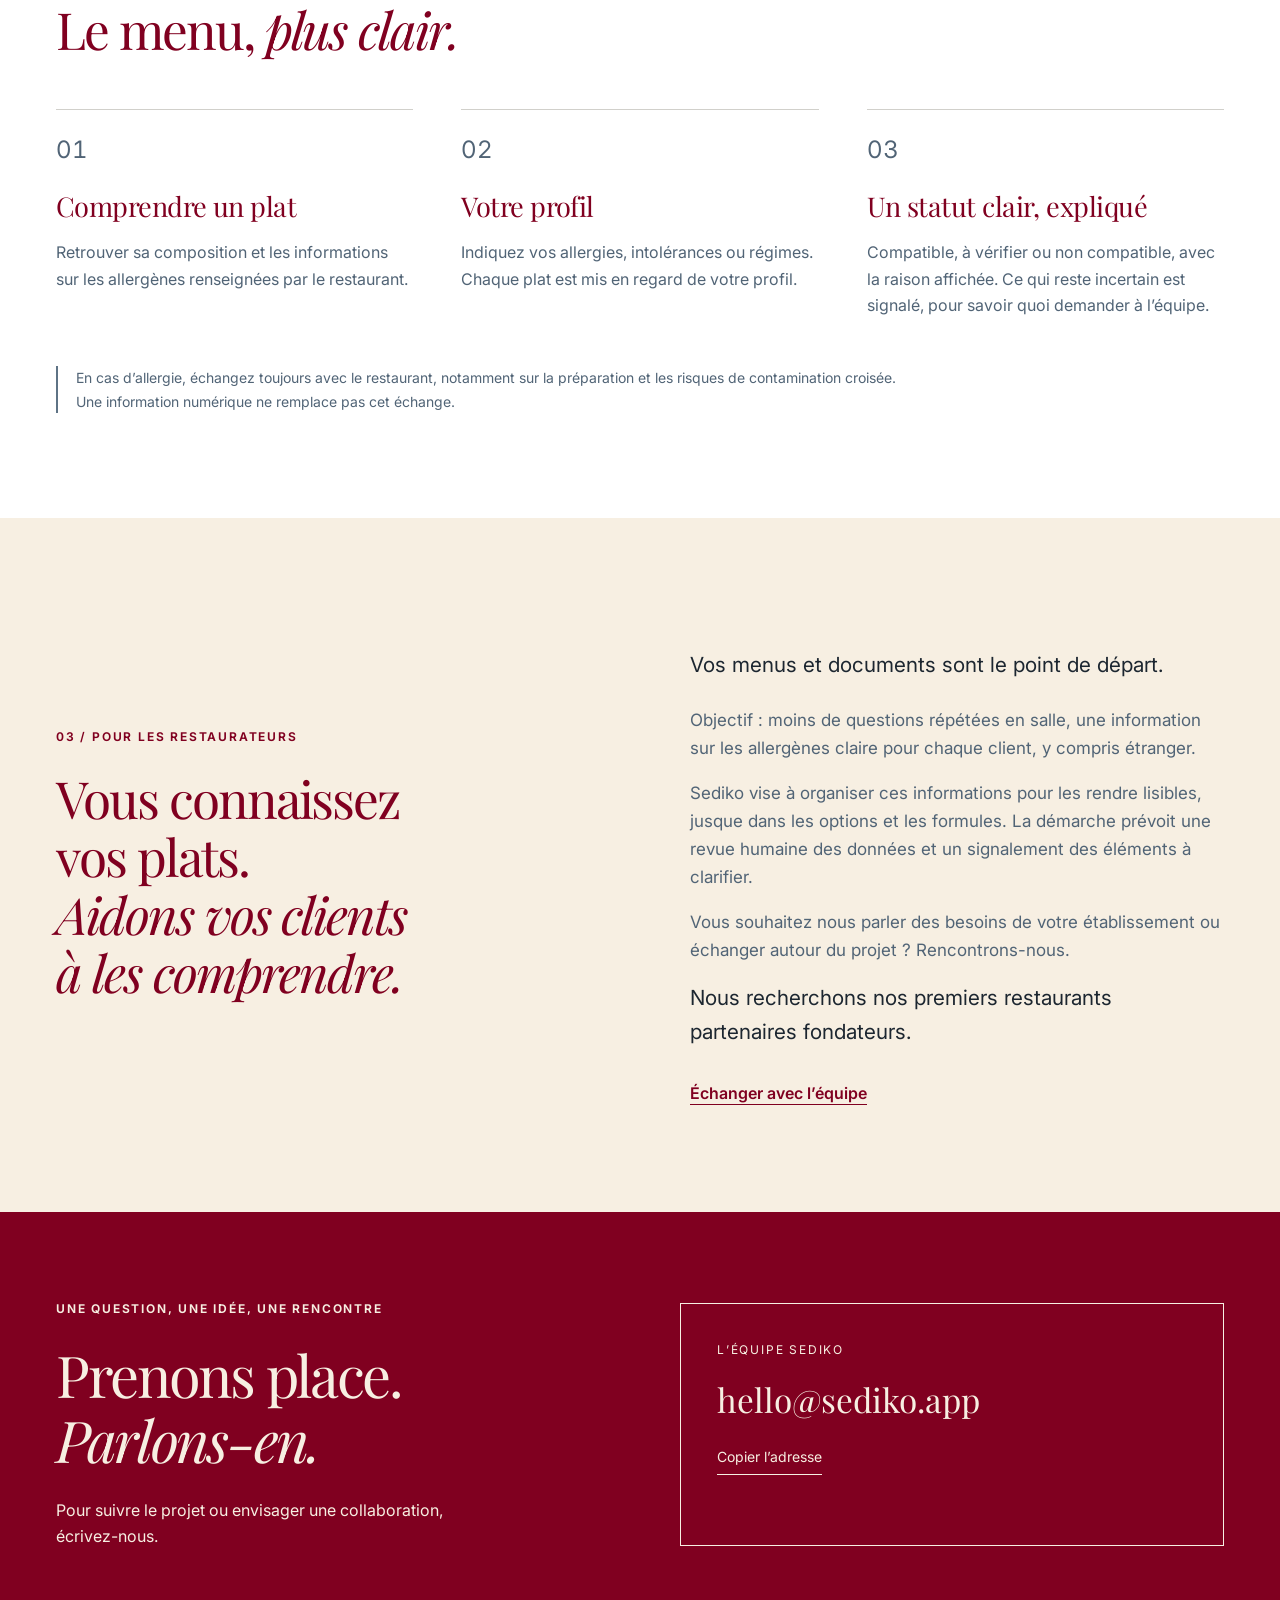
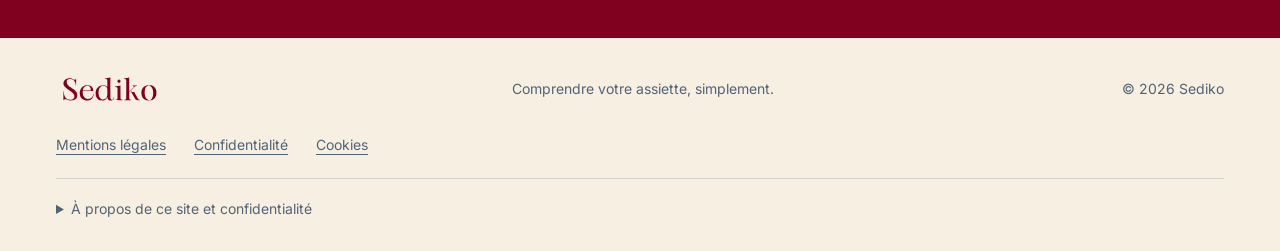
==== commit 4d03b2d5: "Unifier www et actualiser les mentions Sediko" ====
--- a/index.html
+++ b/index.html
@@ -3,14 +3,16 @@
 <head>
   <meta charset="utf-8">
   <meta name="viewport" content="width=device-width, initial-scale=1">
+  <!-- Couleur synchronisée depuis --sediko-bordeaux dans sediko-tokens.css. -->
+  <meta name="theme-color" content="#800020">
   <title>Sediko — Comprendre votre assiette, simplement.</title>
-  <meta name="description" content="Sediko développe une nouvelle façon de comprendre les menus, les ingrédients et les informations sur les allergènes. Une place pour vous, à chaque table.">
+  <meta name="description" content="Sediko — L’infrastructure de confiance alimentaire. Où que vous soyez, dans votre langue, découvrez quels plats correspondent à votre profil alimentaire.">
   <link rel="canonical" href="https://sediko.app/">
   <meta property="og:type" content="website">
   <meta property="og:locale" content="fr_FR">
   <meta property="og:site_name" content="Sediko">
   <meta property="og:title" content="Sediko — Comprendre votre assiette, simplement.">
-  <meta property="og:description" content="Où que vous soyez, dans votre langue, comprendre les plats à partir des informations du restaurant.">
+  <meta property="og:description" content="Sediko — L’infrastructure de confiance alimentaire. Où que vous soyez, dans votre langue, découvrez quels plats correspondent à votre profil alimentaire.">
   <meta property="og:url" content="https://sediko.app/">
   <link rel="icon" type="image/svg+xml" href="assets/sediko-symbole.svg">
   <link rel="stylesheet" href="sediko-tokens.css">
@@ -78,7 +80,7 @@
 
     <section class="section container restaurant-section" id="restaurants" aria-labelledby="restaurants-title">
       <div><p class="eyebrow">03 / POUR LES RESTAURATEURS</p><h2 id="restaurants-title">Vous connaissez<br>vos plats.<br><em>Aidons vos clients<br>à les comprendre.</em></h2></div>
-      <div class="restaurant-copy"><p class="lead">Vos menus et documents sont le point de départ.</p><p>Objectif : moins de questions répétées en salle, une information sur les allergènes claire pour chaque client, y compris étranger. Nous recherchons nos premiers restaurants partenaires fondateurs.</p><p>Sediko vise à organiser ces informations pour les rendre lisibles, jusque dans les options et les formules. La démarche prévoit une revue humaine des données et un signalement des éléments à clarifier.</p><p>Vous souhaitez nous parler des besoins de votre établissement ou échanger autour du projet ? Rencontrons-nous.</p><a class="text-link" href="mailto:hello@sediko.app?subject=Sediko%20%E2%80%94%20%C3%89change%20restaurateur">Échanger avec l’équipe</a></div>
+      <div class="restaurant-copy"><p class="lead">Vos menus et documents sont le point de départ.</p><p>Objectif : moins de questions répétées en salle, une information sur les allergènes claire pour chaque client, y compris étranger.</p><p>Sediko vise à organiser ces informations pour les rendre lisibles, jusque dans les options et les formules. La démarche prévoit une revue humaine des données et un signalement des éléments à clarifier.</p><p>Vous souhaitez nous parler des besoins de votre établissement ou échanger autour du projet ? Rencontrons-nous.</p><p class="lead">Nous recherchons nos premiers restaurants partenaires fondateurs.</p><a class="text-link" href="mailto:hello@sediko.app?subject=Sediko%20%E2%80%94%20%C3%89change%20restaurateur">Échanger avec l’équipe</a></div>
     </section>
 
     <section class="contact-section" id="contact" aria-labelledby="contact-title">
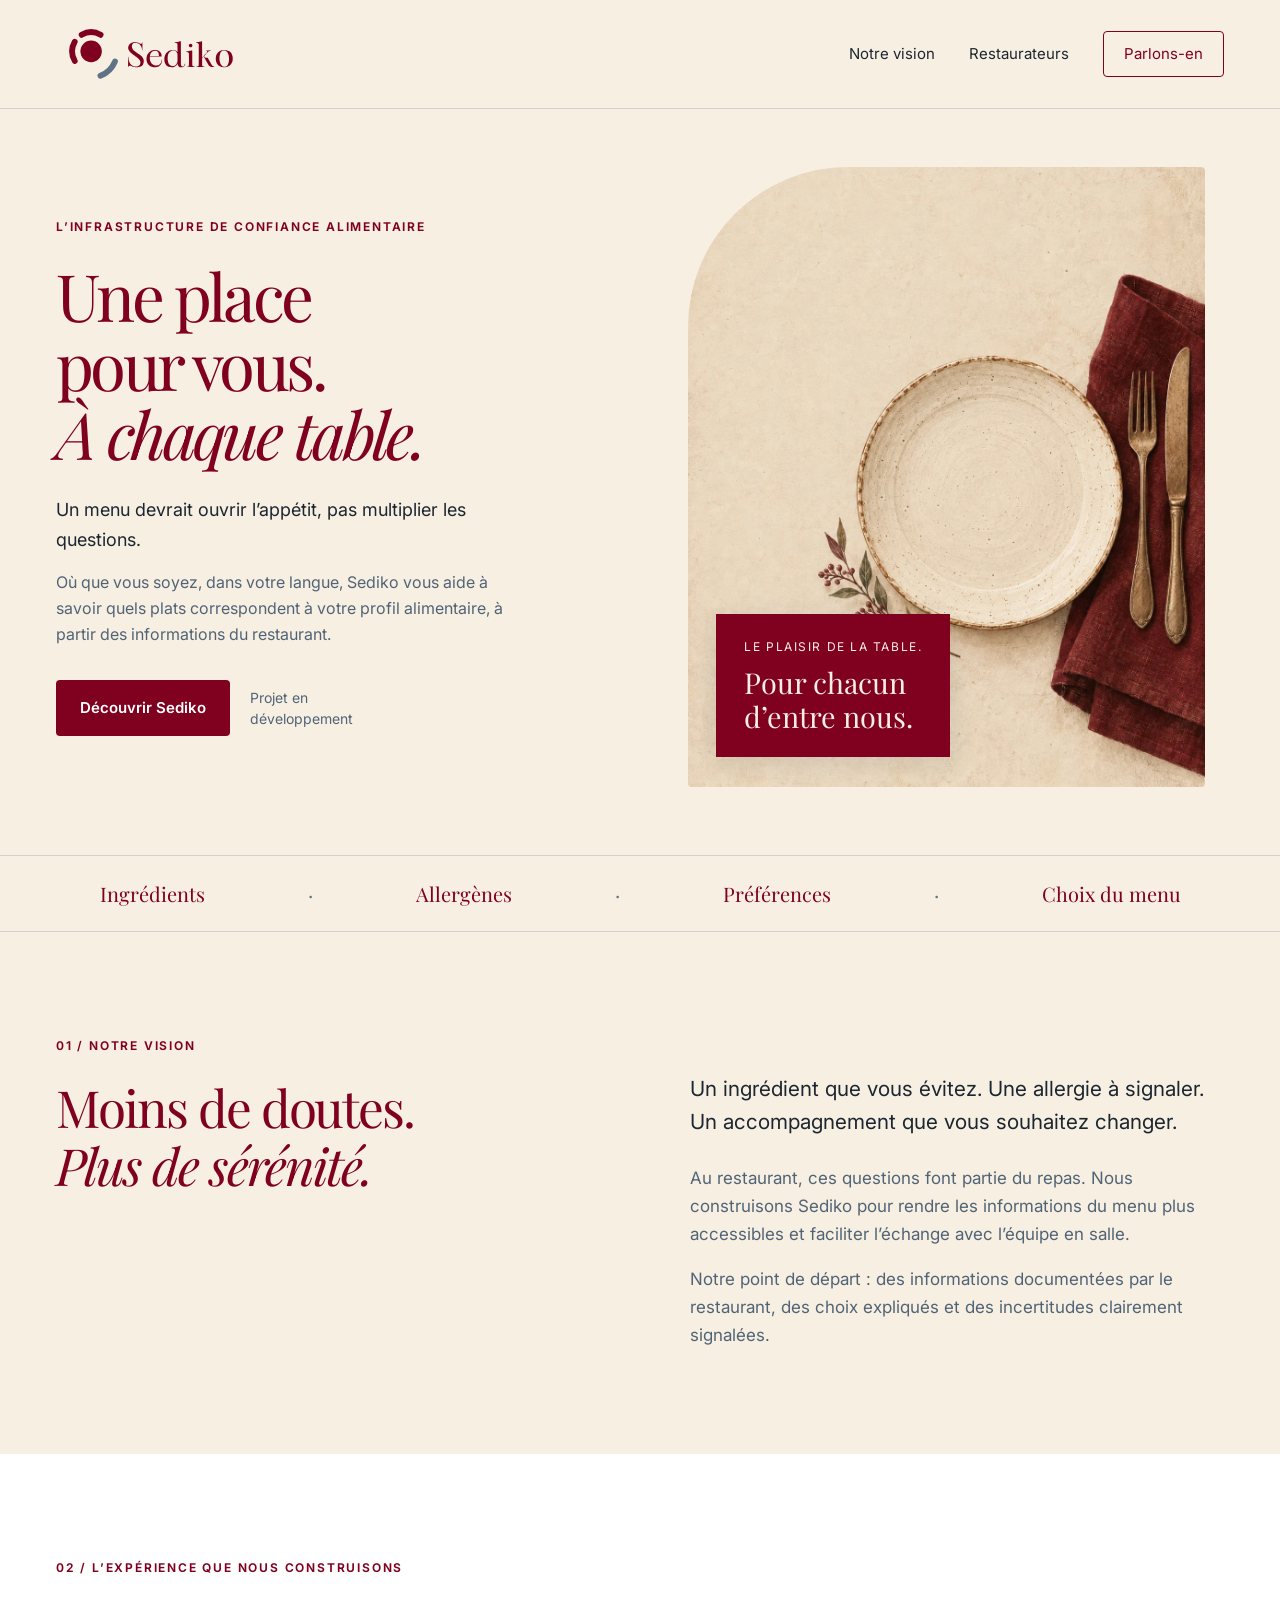
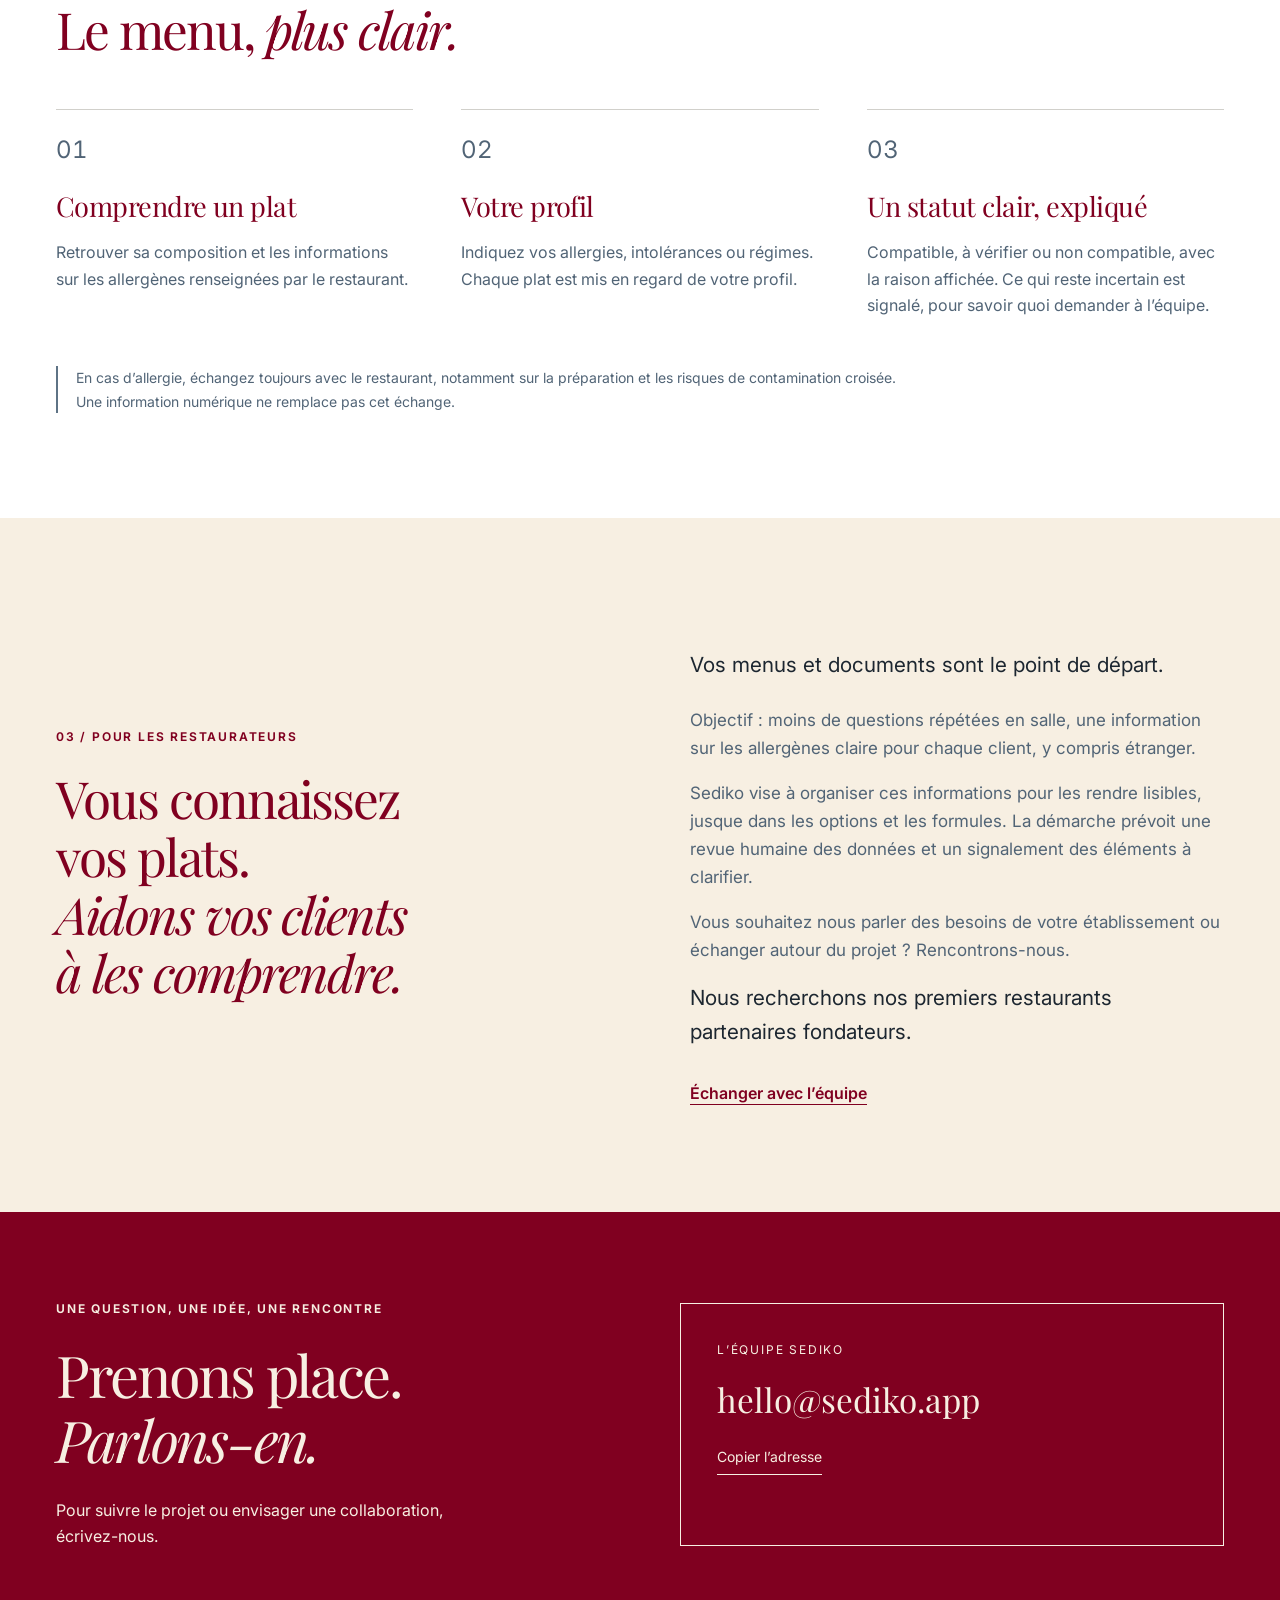
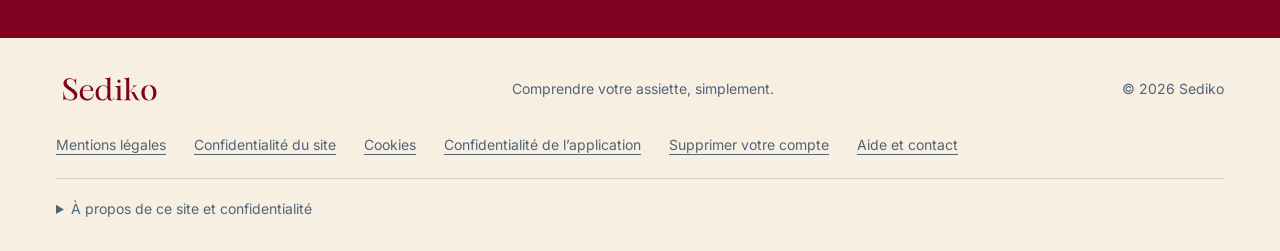
==== commit 7e117258: "Ajouter les pages légales de l'application et la navigation - confidentialite-application.html : avi" ====
--- a/index.html
+++ b/index.html
@@ -93,7 +93,7 @@
 
   <footer class="site-footer">
     <div class="container footer-top"><img class="footer-wordmark" src="assets/sediko-nom-seul.svg" alt="Sediko" width="500" height="180"><span>Comprendre votre assiette, simplement.</span><span>© 2026 Sediko</span></div>
-    <nav class="container footer-links" aria-label="Informations légales"><a href="mentions-legales.html">Mentions légales</a><a href="confidentialite.html">Confidentialité</a><a href="cookies.html">Cookies</a></nav>
+    <nav class="container footer-links" aria-label="Informations légales"><a href="mentions-legales.html">Mentions légales</a><a href="confidentialite.html">Confidentialité du site</a><a href="cookies.html">Cookies</a><a href="confidentialite-application.html">Confidentialité de l’application</a><a href="suppression-compte.html">Supprimer votre compte</a><a href="assistance.html">Aide et contact</a></nav>
     <div class="container"><details class="privacy"><summary>À propos de ce site et confidentialité</summary><div><p>Ce site présente le projet Sediko, actuellement en développement. Il ne propose pas encore l’accès à l’application.</p><p>Cette page n’utilise aucun outil de mesure d’audience, cookie publicitaire ni formulaire de collecte. Pour nous contacter, les liens ouvrent votre messagerie ; votre message est alors transmis à hello@sediko.app. N’y indiquez pas de données de santé.</p><p>L’hébergement peut générer des journaux techniques nécessaires au fonctionnement et à la sécurité du site. Pour toute question concernant ce site ou vos échanges avec nous : <a href="mailto:hello@sediko.app">hello@sediko.app</a>.</p></div></details></div>
   </footer>
 </body>
--- a/styles.css
+++ b/styles.css
@@ -20,6 +20,8 @@
 .legal-layout{display:grid;grid-template-columns:230px minmax(0,1fr);gap:64px;padding-block:56px 88px;align-items:start}
 .legal-nav{position:sticky;top:32px;display:grid;gap:12px;font-size:.9rem}
 .legal-nav a{padding:8px 0;text-decoration:none;color:var(--sediko-ardoise-texte)}
+.legal-nav-group{margin:12px 0 0;font-size:.72rem;font-weight:650;letter-spacing:.08em;text-transform:uppercase;color:var(--sediko-bordeaux)}
+.legal-nav-group:first-child{margin-top:0}
 .legal-nav a[aria-current=page]{color:var(--sediko-bordeaux);font-weight:650;border-bottom:2px solid var(--sediko-bordeaux)}
 .legal-content{max-width:800px;min-width:0}
 .legal-content section{margin-bottom:40px;scroll-margin-top:30px}
@@ -32,4 +34,4 @@
 .legal-facts dt{font-weight:600;padding-right:20px}.legal-facts dd{color:var(--sediko-ardoise-texte)}
 .draft-notice{padding:20px 24px;margin-bottom:32px;border-left:3px solid var(--sediko-bordeaux);background:var(--sediko-blanc);color:var(--sediko-ardoise-texte);font-size:.95rem}
 .legal-callout{padding:28px;border:1px solid var(--sediko-ligne);background:var(--sediko-blanc)}
-@media(max-width:720px){.brand{width:160px}.legal-hero{padding-block:38px 32px}.legal-layout{grid-template-columns:1fr;gap:32px;padding-block:28px 48px}.legal-nav{position:static;display:flex;flex-wrap:wrap;gap:10px 24px}.legal-facts{grid-template-columns:1fr}.legal-facts dt{border-bottom:0;padding-bottom:0}.legal-facts dd{padding-top:5px}.legal-content h2{font-size:1.7rem}}
+@media(max-width:720px){.brand{width:160px}.legal-hero{padding-block:38px 32px}.legal-layout{grid-template-columns:1fr;gap:32px;padding-block:28px 48px}.legal-nav{position:static;display:flex;flex-wrap:wrap;gap:10px 24px}.legal-nav-group{flex-basis:100%;margin-top:8px}.legal-facts{grid-template-columns:1fr}.legal-facts dt{border-bottom:0;padding-bottom:0}.legal-facts dd{padding-top:5px}.legal-content h2{font-size:1.7rem}}
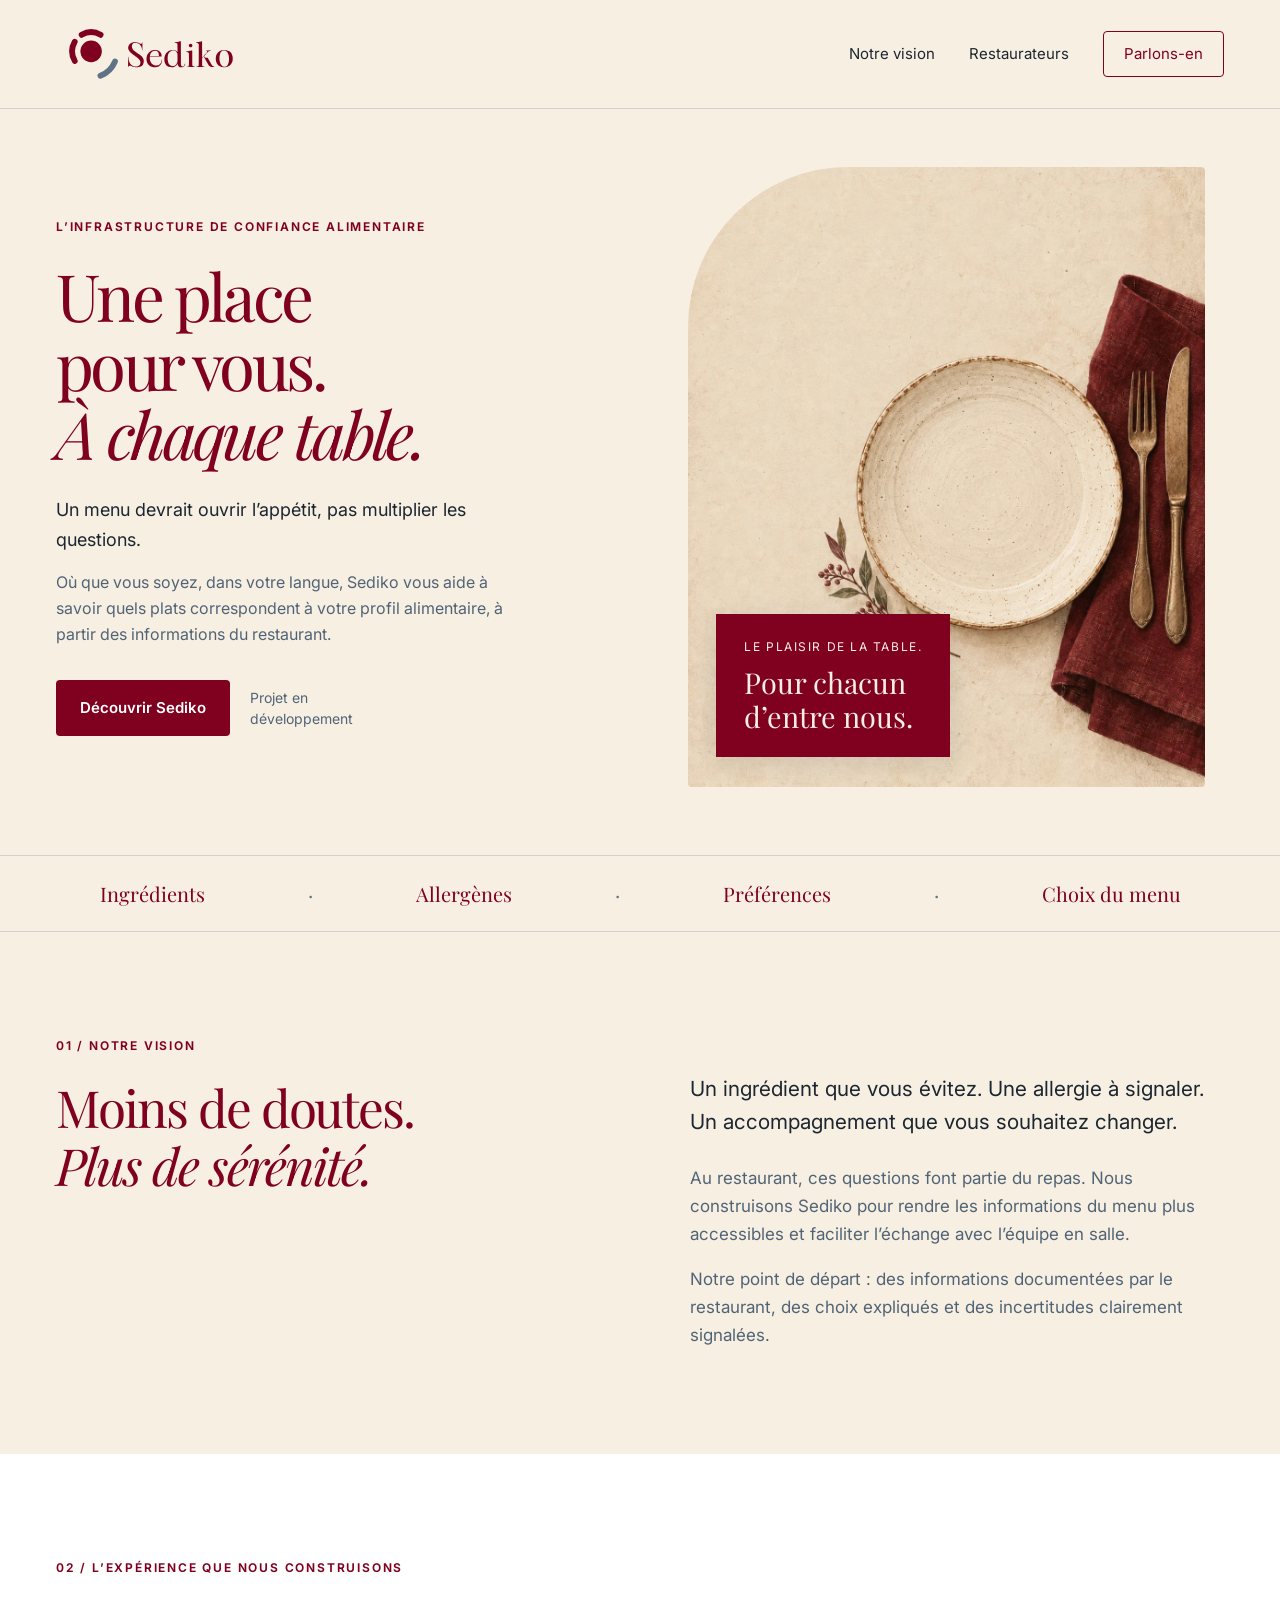
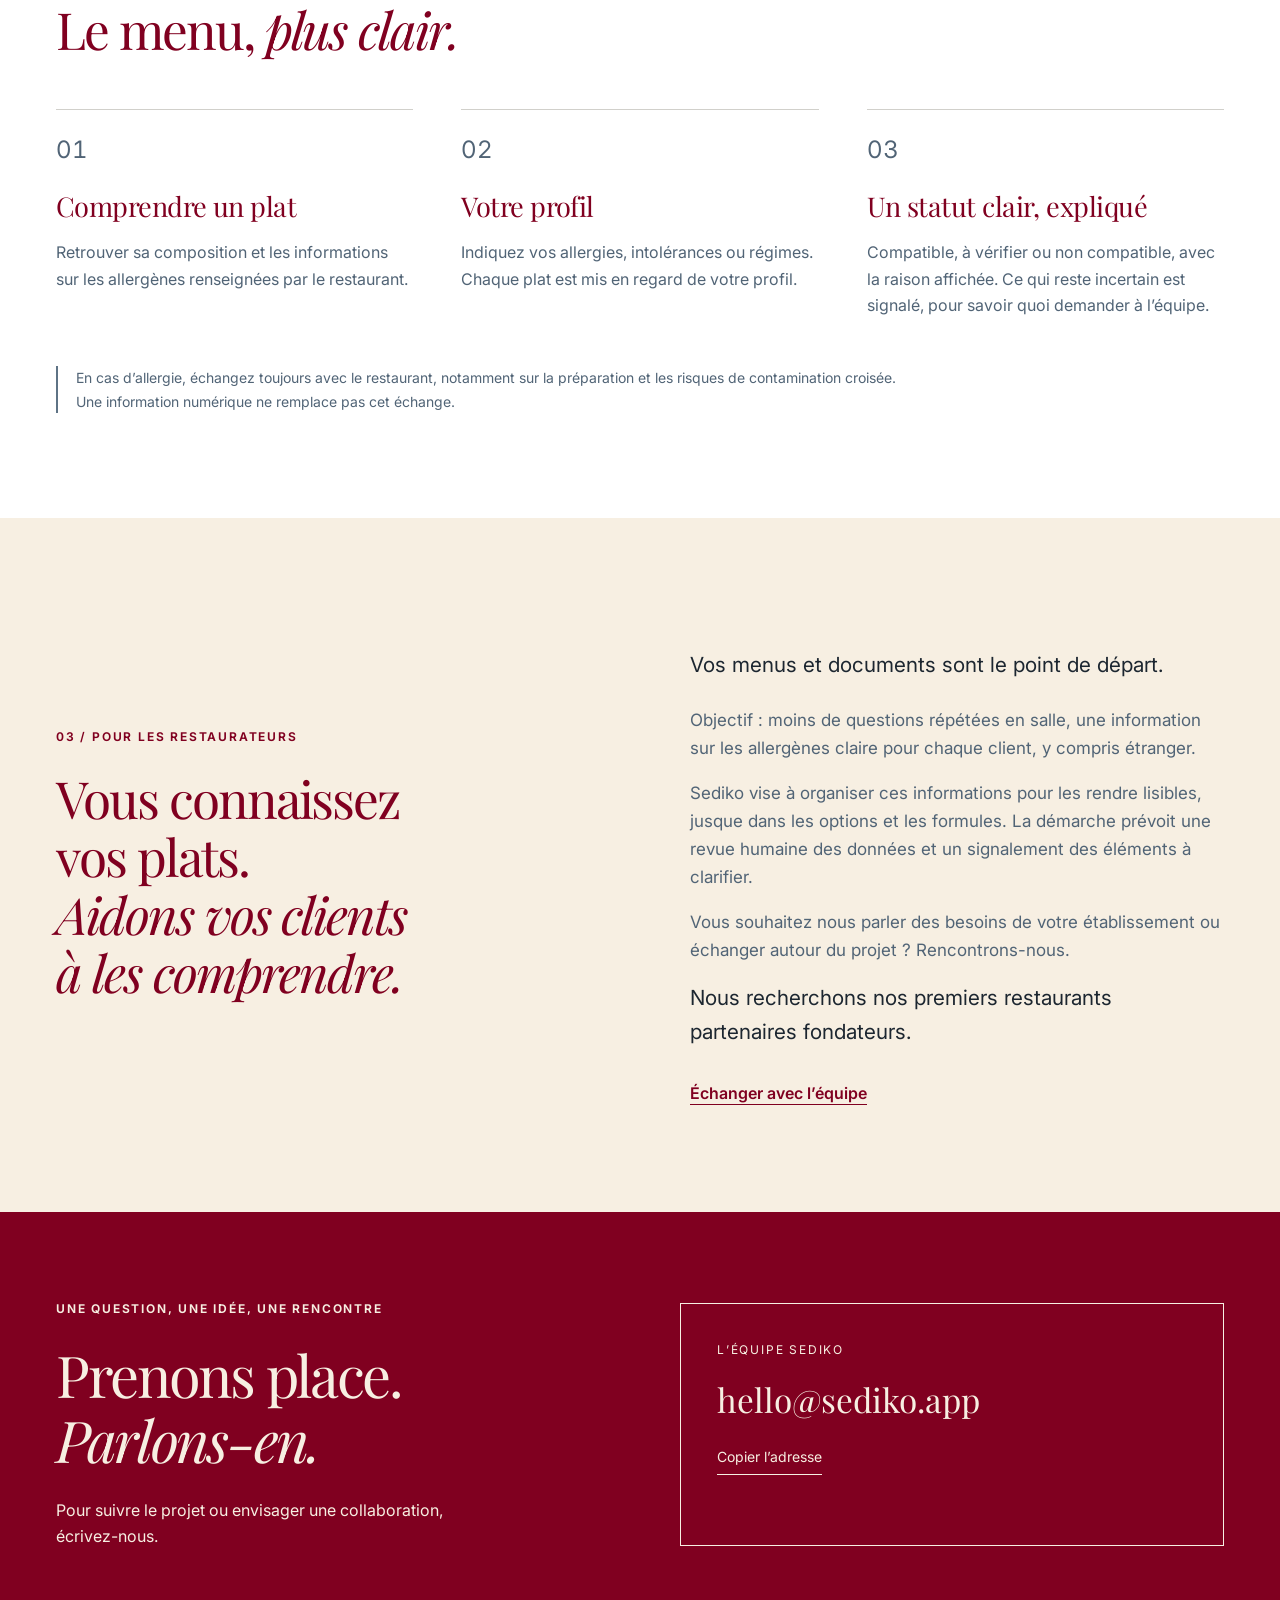
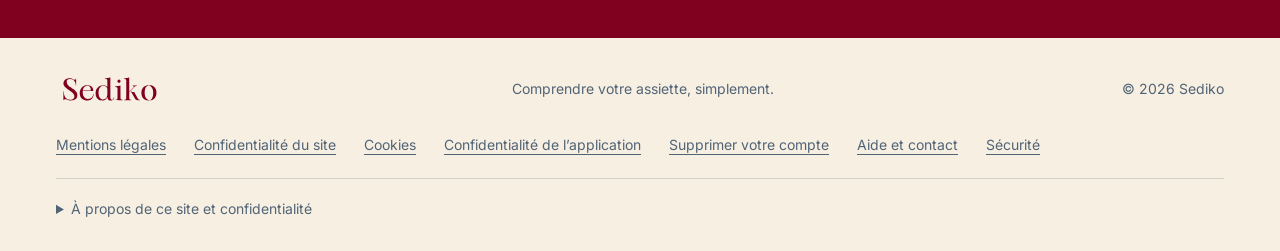
==== commit 52c3f918: "Sécurité : page de signalement, security.txt ; app plus « en phase de test » - Pied de page des 7 pa" ====
--- a/index.html
+++ b/index.html
@@ -93,8 +93,8 @@
 
   <footer class="site-footer">
     <div class="container footer-top"><img class="footer-wordmark" src="assets/sediko-nom-seul.svg" alt="Sediko" width="500" height="180"><span>Comprendre votre assiette, simplement.</span><span>© 2026 Sediko</span></div>
-    <nav class="container footer-links" aria-label="Informations légales"><a href="mentions-legales.html">Mentions légales</a><a href="confidentialite.html">Confidentialité du site</a><a href="cookies.html">Cookies</a><a href="confidentialite-application.html">Confidentialité de l’application</a><a href="suppression-compte.html">Supprimer votre compte</a><a href="assistance.html">Aide et contact</a></nav>
-    <div class="container"><details class="privacy"><summary>À propos de ce site et confidentialité</summary><div><p>Ce site présente le projet Sediko, actuellement en développement. Il ne propose pas encore l’accès à l’application.</p><p>Cette page n’utilise aucun outil de mesure d’audience, cookie publicitaire ni formulaire de collecte. Pour nous contacter, les liens ouvrent votre messagerie ; votre message est alors transmis à hello@sediko.app. N’y indiquez pas de données de santé.</p><p>L’hébergement peut générer des journaux techniques nécessaires au fonctionnement et à la sécurité du site. Pour toute question concernant ce site ou vos échanges avec nous : <a href="mailto:hello@sediko.app">hello@sediko.app</a>.</p></div></details></div>
+    <nav class="container footer-links" aria-label="Informations légales"><a href="mentions-legales.html">Mentions légales</a><a href="confidentialite.html">Confidentialité du site</a><a href="cookies.html">Cookies</a><a href="confidentialite-application.html">Confidentialité de l’application</a><a href="suppression-compte.html">Supprimer votre compte</a><a href="assistance.html">Aide et contact</a><a href="securite.html">Sécurité</a></nav>
+    <div class="container"><details class="privacy"><summary>À propos de ce site et confidentialité</summary><div><p>Ce site présente le projet Sediko et son application mobile ; les données de l’application sont décrites dans la page <a href="confidentialite-application.html">Confidentialité de l’application</a>.</p><p>Cette page n’utilise aucun outil de mesure d’audience, cookie publicitaire ni formulaire de collecte. Pour nous contacter, les liens ouvrent votre messagerie ; votre message est alors transmis à hello@sediko.app. N’y indiquez pas de données de santé.</p><p>L’hébergement peut générer des journaux techniques nécessaires au fonctionnement et à la sécurité du site. Pour toute question concernant ce site ou vos échanges avec nous : <a href="mailto:hello@sediko.app">hello@sediko.app</a>.</p></div></details></div>
   </footer>
 </body>
 </html>
